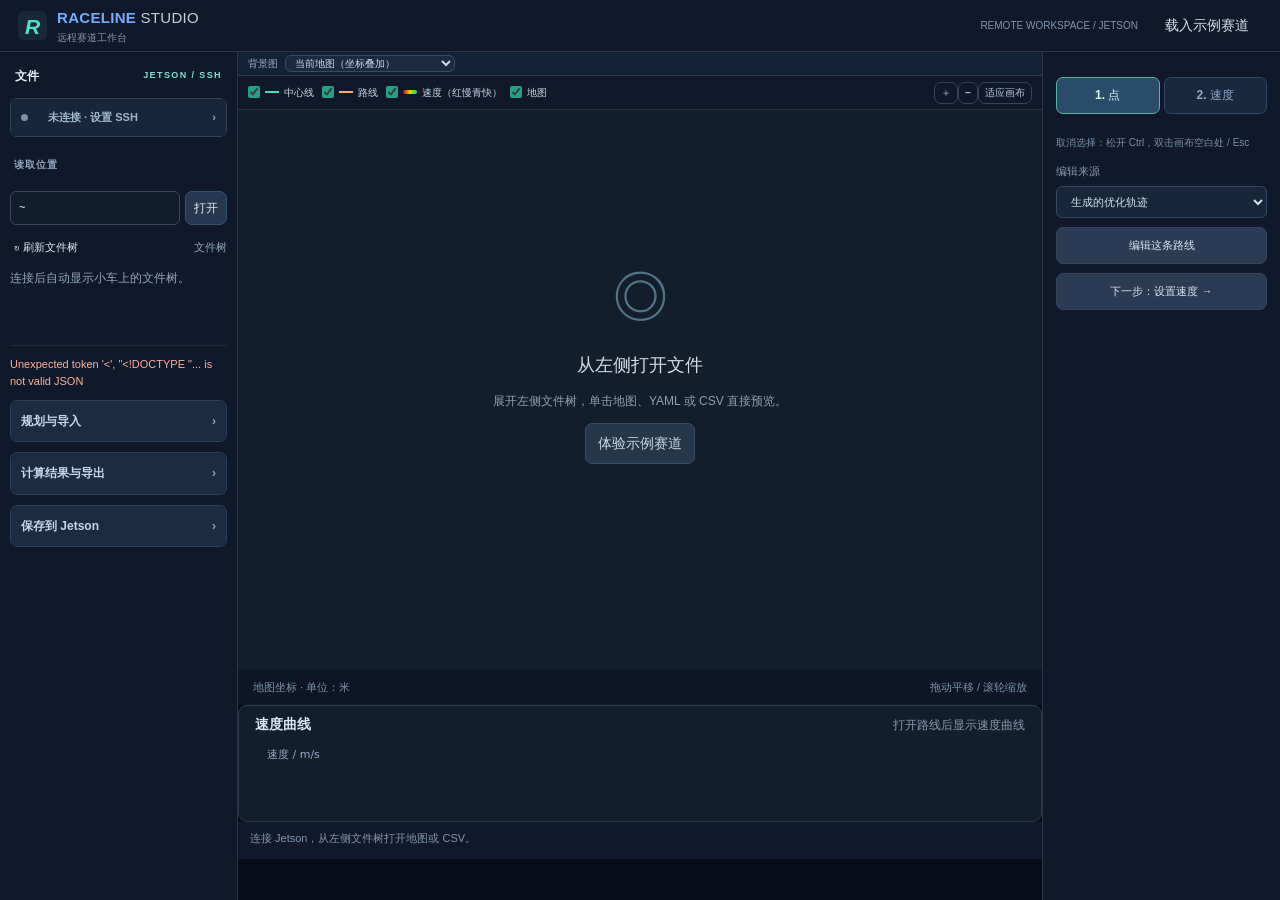
==== raceline_studio/static/index.html @ 541a8402 "Organize Raceline Studio application package" ====
<!doctype html>
<html lang="zh-CN"><head><meta charset="UTF-8"><meta name="viewport" content="width=device-width, initial-scale=1"><title>Raceline Studio · 远程赛道工作台</title><link rel="icon" href="data:image/svg+xml,%3Csvg xmlns='http://www.w3.org/2000/svg' viewBox='0 0 32 32'%3E%3Crect width='32' height='32' rx='8' fill='%23151f30'/%3E%3Cpath d='M8 23V9h10q8 0 5 7-2 3-8 2l9 7M9 16h10' fill='none' stroke='%233dd6bb' stroke-width='3'/%3E%3C/svg%3E"><link rel="stylesheet" href="/static/style.css"></head>
<body>
<header><div class="brand"><span class="brand-icon">R</span><div><strong>RACELINE <span>STUDIO</span></strong><small>远程赛道工作台</small></div></div><div class="header-right"><span class="local">REMOTE WORKSPACE / JETSON</span><button id="demo" class="subtle">载入示例赛道</button></div></header>
<main><aside class="explorer remote-panel">
<div class="explorer-title"><span>文件</span><span class="explorer-tag">JETSON / SSH</span></div>
<details class="connection-settings"><summary><span class="remote-dot" id="remoteDot"></span><span id="remoteStatus">未连接 · 设置 SSH</span></summary>
<div class="remote-grid"><label>主机 IP / 名称<input id="sshHost" placeholder="192.168.1.100" autocomplete="off"></label><label>用户名<input id="sshUser" placeholder="jetson" autocomplete="username"></label><label>端口<input id="sshPort" type="number" min="1" max="65535" value="22"></label><label>密码<input id="sshPassword" type="password" placeholder="首次填写，之后自动登录" autocomplete="new-password"></label></div>
<label class="check"><input id="sshAuto" type="checkbox" checked>下次自动连接</label><div class="remote-actions"><button id="sshConnect" class="primary">连接</button><button id="sshDisconnect">断开</button><button id="sshForget">忘记</button></div></details>
<div class="explorer-section">读取位置</div><div id="remoteRoots" class="root-shortcuts"></div>
<div class="remote-path"><input id="remoteDirectory" value="~" aria-label="Jetson 读取文件夹路径" placeholder="输入Jetson 读取文件夹路径"><button id="remoteRefresh" title="打开目录">打开</button></div>
<div class="explorer-toolbar"><button id="remoteUp">↻ 刷新文件树</button><span id="fileCount">文件树</span></div>
<div id="remoteFiles"><div id="remoteListing" class="remote-list">连接后自动显示小车上的文件树。</div></div>
<div id="remoteMessage" role="status" aria-live="polite">等待连接 Jetson。</div>
<details class="tool-group"><summary>规划与导入</summary><div class="controls">
<div class="section-title"><span class="step">01</span><h2>导入赛道</h2></div>
<div class="tabs" role="tablist" aria-label="导入方式"><button id="csvTab" role="tab" aria-selected="true" class="active">已有 CSV</button><button id="mapTab" role="tab" aria-selected="false">SLAM 地图</button></div>
<p id="importHelp" class="hint">中心线 CSV 可单独使用，也可附 PNG。附 YAML 后可按米制坐标叠加并检查墙壁。</p>
<div id="csvUpload" class="file-row"><label class="upload" role="button" tabindex="0" for="csvFile"><span>＋</span> 选择路线 CSV</label><input id="csvFile" type="file" accept=".csv,.txt" hidden><small id="csvName">尚未选择</small></div>
<div class="file-row"><label class="upload" role="button" tabindex="0" for="imageFile"><span>＋</span> 地图 PNG / PGM</label><input id="imageFile" type="file" accept=".png,.pgm,.jpg,.jpeg" hidden><small id="imageName">可选</small></div>
<div class="file-row"><label class="upload" role="button" tabindex="0" for="yamlFile"><span>＋</span> 地图 YAML</label><input id="yamlFile" type="file" accept=".yaml,.yml" hidden><small id="yamlName">CSV 模式可选；地图模式必需</small></div>
<p id="csvDetection" class="hint" role="status">CSV 默认按表头识别；不明确时再选择列排列。</p><details id="advancedImport" class="advanced-settings"><summary>高级导入设置</summary><label>本机导入 · CSV 列排列<select id="csvFormat"><option value="auto">自动识别（推荐）</option><option value="xy_widths">中心线：x,y,右宽,左宽（4 列）</option><option value="pure_pursuit">Pure Pursuit：x,y,yaw,speed（4/5 列）</option><option value="mppi">Levine MPPI：s,x,y,…（9/10 列）</option></select></label><p class="hint">Pure Pursuit / MPPI 模式先导入坐标，速度需重新生成；无地图时请填写单侧宽度。</p>
<label>Jetson 预览 · CSV 列排列<select id="previewFormat"><option value="auto">自动识别（推荐）</option><option value="pure_pursuit">Pure Pursuit（4/5 列）</option><option value="mppi">MPPI（9/10 列）</option></select></label><details id="fallbackOptions"><summary>缺少宽度或 YAML？</summary><label>CSV 缺宽度时：单侧宽度 / m<input id="fallbackWidth" type="number" min="0.1" step="0.1" placeholder="留空则由地图计算"></label><p class="hint">CSV＋PNG 无 YAML 可以导入，PNG 会单独预览。它不会参与边界检查；提供 YAML 后才能对齐地图。</p></details>
<details><summary>地图边界与清理</summary>
<label>CSV 边界来源<select id="boundarySource"><option value="auto">有地图时以原始地图为准（推荐）</option><option value="csv">保留 CSV 宽度，同时检查地图</option></select></label>
<p class="hint">已有 CSV 保留路线形状，仅按弧长重采样。地图模式不把宽度射线端点连接成墙壁；优化分为可行性修复和路线优化。</p>
<label class="check"><input id="cleanupMap" type="checkbox" checked>清理地图提取副本（仅自动提取参考线时）</label>
<div class="two-col"><label>填补小孔最大面积 / m²<input id="cleanupHoleArea" type="number" value="0.01" min="0" max="0.1" step="0.0025"></label><label>补缝半径 / m<input id="cleanupGapRadius" type="number" value="0.05" min="0" max="0.15" step="0.01"></label></div>
<p class="hint">清理仅用于稳定参考线提取，原始地图始终参与净空检查。填 0 可关闭对应处理；复杂岔路仍建议提供参考 CSV。</p>
</details>
<label class="check reverse"><input id="reverse" type="checkbox">反转行驶方向</label>
<p class="hint">Jetson 读取目录可在 remote_paths.json 修改。导入规划只读取路线几何，速度重新计算。</p></details><button id="import" class="secondary full">导入并生成中心线</button>
<div class="divider"></div>
<details id="vehicleSettings" class="advanced-settings"><summary>车辆参数与约束</summary><div class="section-title"><span class="step">02</span><h2>车辆与约束</h2></div>
<label>转弯限制方式<select id="limitMode"><option value="steering">最大前轮转角＋轴距</option><option value="radius">直接输入最小转弯半径</option></select></label>
<div id="steeringInputs"><label>转角定义<select id="angleType"><option value="equivalent">Ackermann 等效前轮转角</option><option value="inner">实测内侧前轮转角</option></select></label><label>最大前轮转角 / °<input id="steer" type="number" min="1" max="75" step="0.1" value="24.0" placeholder="请输入你的车辆参数"></label><label id="trackInput" hidden>前轮轮距 / m<input id="wheelTrack" type="number" min="0.01" step="0.001" placeholder="左右前轮中心间距"></label></div>
<label id="radiusInput" hidden>后轴中心最小转弯半径 / m<input id="radius" type="number" min="0.05" step="0.01" placeholder="请输入最小半径"></label>
<label>轴距 / m<input id="wheelbase" type="number" min="0.05" step="0.0001" value="0.3302" placeholder="前后轴中心间距"></label>
<div class="derived"><span>最小半径 <b id="derivedRadius">待填写</b></span><span>曲率上限 <b id="derivedKappa">待填写</b></span></div>
<label>路径跟踪点<select id="reference"><option value="rear">后轴中心（当前 Ackermann 模型）</option><option value="unknown">尚不确定，先核对车辆坐标</option></select></label>
<div class="two-col"><label>车身总宽 / m<input id="carWidth" type="number" min="0.01" step="0.01" value="0.31" placeholder="含轮胎"></label><label>车身总长 / m<input id="carLength" type="number" min="0.01" step="0.01" value="0.58" placeholder="整车外廓"></label></div>
<div class="two-col"><label>后轴至车尾 / m<input id="rearOverhang" type="number" min="0" step="0.01" placeholder="后悬长度"></label><label>额外边界余量 / m<input id="margin" type="number" value="0.10" min="0" step="0.01"></label></div>
<p class="hint">前轮转角、轴距、车宽、车长已按你提供的仿真车辆数据预填，仍可修改。后轴至车尾距离尚未确认。边界检查采用覆盖整车的保守包络圆。</p>
</details><details id="advancedSolver" class="advanced-settings"><summary>高级计算设置</summary><details><summary>计算精度</summary><div class="two-col"><label>优化控制点<select id="nodes"><option value="80">80 · 快速</option><option value="140" selected>140 · 标准</option><option value="220">220 · 精细</option></select></label><label>导出间距 / m<input id="spacing" value="0.10" min="0.02" max="1" step="0.02" type="number"></label></div></details>
<details><summary>运行截止条件</summary>
<div class="two-col"><label>最大求解时间 / 秒<input id="maxRuntime" type="number" min="1" max="3600" step="1" value="300"></label><label>停滞检查窗口 / 次<input id="plateauWindow" type="number" min="5" max="400" step="1" value="50"></label></div>
<label>窗口内最小改善 / %<input id="plateauPercent" type="number" min="0" max="5" step="0.01" value="0.10"></label>
<p class="hint">同一精度阶段内，连续可行迭代的最佳目标值改善不足阈值时尝试结束；0% 可关闭停滞停止。时限包括粗网格初始化，在下一次求解检查时停止，最终验证及保存可能额外用时。仅导出通过加密约束检查的路线。</p>
</details>
</details><label>路线算法<select id="algorithm"><option value="shortest">最短行车线</option><option value="min_curvature">最小曲率行车线（整体平顺）</option></select></label><p id="algorithmHelp" class="hint">最小化整圈路程，满足车辆曲率与边界约束。</p>
<button id="optimize" class="primary full" disabled><span>计算最短行车线</span><span>↗</span></button><p class="hint">两种算法均为局部数值优化；最小曲率不等于最短圈时。</p>
<div class="divider"></div>
</div></details><details class="tool-group"><summary>计算结果与导出</summary><div class="results"><div class="section-title"><span class="step">04</span><h2>计算结果</h2></div><div id="resultState" class="result-state">等待计算</div><div class="metric"><span>优化路线长度</span><strong id="routeLength">—<small> m</small></strong></div><details class="advanced-settings"><summary>查看详细计算指标</summary><div class="metric compact"><span>中心线长度</span><strong id="centerLength">—</strong></div><div class="metric compact"><span>相比中心线缩短（负值为增加）</span><strong id="savedLength">—</strong></div><div class="metric compact"><span>曲率平方积分 ∮κ² ds</span><strong id="curvatureEnergy">—</strong></div><div class="metric compact"><span>最大绝对曲率</span><strong id="maxCurvature">—</strong></div><div class="metric compact"><span>最小边界距离</span><strong id="minClearance">—</strong></div><div class="metric compact"><span>规划速度范围</span><strong id="speedRange">—</strong></div><div id="checks" class="checks"><p>计算后检查曲率、边界与闭合连续性。</p></div></details><div class="divider"></div><h2>导出文件</h2><p class="hint">结果自动保存到本地输出目录，也可逐个下载。</p><div class="edit-actions"><button id="exportPP">Pure Pursuit CSV</button><button id="exportMPPI">MPPI CSV</button></div><div class="export-list"><button id="exportCenter" disabled><span>中心线 CSV<small>x, y, 右宽, 左宽</small></span><b>↓</b></button><button id="exportRoute" disabled><span>最短路线 CSV<small>x, y, 弧长, 曲率, 前轮转角</small></span><b>↓</b></button><button id="exportSpeed" disabled><span>带速度的 waypoint CSV<small>x, y, vx_mps, 弧长, 曲率…</small></span><b>↓</b></button></div><details class="advanced-settings"><summary>更多导出 · 图片与打包</summary><div class="export-list"><button id="exportPNG" disabled><span>路线对比 PNG<small>地图＋中心线＋优化路线</small></span><b>↓</b></button><button id="exportSpeedPNG" disabled><span>速度曲线 PNG<small>每个位置的目标速度和曲率</small></span><b>↓</b></button><button id="exportZip" disabled><span>下载全部结果<small>CSV、PNG 和计算报告</small></span><b>↓</b></button></div></details><details class="advanced-settings"><summary>本机保存位置</summary><label class="output-label">本机保存位置<textarea id="outputPath" readonly rows="4" placeholder="导入或计算后显示"></textarea></label><button id="copyPath" class="subtle full" disabled>复制保存路径</button></details><p class="hint footnote">速度是基于所填动力学上限的规划值，仍需用实际车辆验证。</p></div></details><details class="tool-group"><summary>保存到 Jetson</summary><div class="remote-save"><div id="saveSummary" class="save-summary" aria-live="polite">尚未选择保存对象</div><label>写入内容<select id="remoteSource"><option value="speed">速度 waypoint（m/s）</option><option value="pp">Pure Pursuit（0–1 比例）</option><option value="mppi">MPPI（m/s）</option><option value="route">优化路线 CSV</option><option value="center">中心线 CSV</option><option value="edited">编辑后的 waypoint CSV</option></select></label><label>Jetson 目标文件<input id="remoteTarget" placeholder="/home/jetson/.../waypoints.csv"></label><button id="remoteSave" class="primary full">保存到 Jetson</button><p class="hint">核对上方保存对象及目标路径后保存，覆盖前自动备份。</p></div></details></aside>

<section class="workspace">

<div class="workspace-heading"><div><span class="eyebrow">TRACK WORKSPACE</span><h1 id="trackName">打开地图或路线</h1></div><span id="stageBadge" class="badge">等待打开</span></div>
<div class="workflow-bar" aria-live="polite"><div id="workflowSteps">打开文件 → 选择路线 → 编辑点位 → 设置速度 → 检查与保存</div><div id="workflowContext">从左栏连接 Jetson 并打开地图或 CSV，也可载入示例。</div></div><div class="plot-shell"><div class="background-picker"><label for="backgroundChoice">背景图</label><select id="backgroundChoice"><option value="map">当前地图（坐标叠加）</option><option value="original">原始图片（单独预览）</option><option value="none">无背景图</option></select><span id="backgroundHint"></span></div><div class="plot-toolbar"><div class="legend"><label><input id="showCenter" type="checkbox" checked><i class="teal"></i>中心线</label><label><input id="showRoute" type="checkbox" checked><i class="orange"></i>路线</label><label><input id="showSpeed" type="checkbox" checked><i class="speed-gradient"></i>速度（红慢青快）</label><label><input id="showMap" type="checkbox" checked>地图</label></div><div><button id="zoomIn" title="放大" aria-label="放大">＋</button><button id="zoomOut" title="缩小" aria-label="缩小">−</button><button id="fit">适应画布</button></div></div><canvas id="trackCanvas" aria-label="赛道中心线和优化路线，可拖动平移、滚轮缩放"></canvas><div id="emptyState" class="empty"><div class="empty-symbol">◎</div><h3>从左侧打开文件</h3><p>展开左侧文件树，单击地图、YAML 或 CSV 直接预览。</p><button id="demoEmpty" class="secondary">体验示例赛道</button></div><div class="plot-footer"><span id="plotInfo">地图坐标 · 单位：米</span><span>拖动平移 / 滚轮缩放</span></div></div>
<div class="curve-panel"><div><h2>曲率检查</h2><span id="curveCaption" class="hint">计算完成后显示沿路径的曲率</span></div><canvas id="curveCanvas" aria-label="沿路径的曲率与允许上限"></canvas></div>
<div class="curve-panel velocity-chart"><div><h2>速度曲线</h2><span id="speedCaption" class="hint">生成后显示直道与弯道目标速度</span></div><canvas id="speedCanvas" aria-label="沿路径的目标速度"></canvas></div>
<div id="message" role="status" aria-live="polite">连接 Jetson，从左侧文件树打开地图或 CSV。</div>
</section>
<aside class="inspector"><div class="edit-mode-tabs" role="tablist" aria-label="编辑栏目"><button id="pointMode" role="tab" aria-selected="true">1. 点</button><button id="speedMode" role="tab" aria-selected="false">2. 速度</button></div><details class="tool-group waypoint-panel" open><summary>① Waypoint 编辑</summary>
<label>编辑来源<select id="editSource"><option value="result">生成的优化轨迹</option><option value="center">生成的中心线</option><option value="preview">当前预览的 CSV</option></select></label>
<button id="editBegin" class="secondary full">编辑这条路线</button><button id="editResume" class="subtle full" hidden>继续上次编辑</button>
<div id="editControls" hidden>
<label>Waypoint 总点数<input id="editCount" type="number" min="12" max="5000" step="1" value="200"></label>
<label class="density-setting" for="editCornerBias">弯道加密 <output id="editCornerBiasValue">0% · 等距</output></label>
<input id="editCornerBias" type="range" min="0" max="100" step="1" value="0" aria-describedby="editDensityHelp">
<div class="density-endpoints"><span>等距分布</span><span>弯道更密</span></div>
<p id="editDensityHelp" class="hint">总点数不变；向右让直道更疏、弯道更密。点击下方按钮应用，保留起点，可撤销。</p>
<button id="editResample" class="secondary full">按点数与分布重新生成</button>
<p class="hint">减少点数会改变局部形状。</p>
<label class="check"><input id="editBoundary" type="checkbox" checked>显示原赛道边界</label>
<div class="edit-actions"><button id="editBox" hidden aria-pressed="false">框选多个点</button><button id="editSelectAll">全选</button><button id="editClearSelection">清除</button></div><p class="hint">Ctrl 点击增减选点；Ctrl 拖动空白处框选。松开 Ctrl 后拖动选中点，整组一起移动。</p>
<label class="check"><input id="editDrag" type="checkbox" checked>允许拖动已选 waypoint</label><p id="editSelected" class="hint">Ctrl 点击节点选中；普通拖动空白处平移。</p>
<div class="two-col"><label>X / m<input id="editX" type="number" step="0.001"></label><label>Y / m<input id="editY" type="number" step="0.001"></label></div><button id="editCoordinate" class="secondary full">应用点坐标</button>
<div class="edit-actions"><button id="editUndo">撤销</button><button id="editRedo">重做</button></div>
<div class="smooth-panel"><label>平滑强度<select id="editSmoothLevel"><option value="3">轻微</option><option value="8" selected>标准</option><option value="16">较强</option></select></label><div class="edit-actions"><button id="editSmoothSelection">平滑选中段</button><button id="editSmoothAll">一键平滑整圈</button></div><p class="hint">保留点数，局部平滑不移动未选点。可撤销。</p></div>
<button id="editExport" class="primary full">导出编辑后的 CSV</button><button id="editExit" class="subtle full">返回原路线</button>
<p class="hint">修改只作用于编辑副本。编辑后需重新检查曲率和边界；导出不包含旧速度。</p>
</div><button id="toVelocity" class="secondary full">下一步：设置速度 →</button><p id="editMessage" class="hint" role="status"></p></details><details class="tool-group velocity-controls" open><summary>② 速度编辑</summary><div class="edit-actions"><span id="speedSelectionCount">已选 0 点</span><button id="speedSelectAll">全选</button><button id="speedClear">清除</button></div><p class="hint">Ctrl 点击赛道或曲线选点；Ctrl 拖动赛道空白处框选。速度选点独立保存。</p><div class="two-col">
<label>最低速度 / m/s<input id="v_min" type="number" value="1.5" min="0.01" step="0.1"></label><label>最高速度 / m/s<input id="v_max" type="number" value="7.6" min="0.01" step="0.1"></label>
<label>加速度 / m/s²<input id="a_max" type="number" value="6" min="0.01" step="0.1"></label><label>制动 / m/s²<input id="a_brake" type="number" value="8" min="0.01" step="0.1"></label>
<label>低摩擦系数 μ<input id="mu_min" type="number" value="0.41" min="0.001" step="0.01"></label><label>高摩擦系数 μ<input id="mu_max" type="number" value="0.70" min="0.001" step="0.01"></label></div>
<button id="generateSpeed" class="primary full">重新计算整圈速度</button><p class="hint">曲率限速 → 闭环加速 / 制动。修改路径后自动重算速度。</p>
<div class="edit-actions"><button id="speedDown">选中点 −5%</button><button id="speedUp">选中点 +5%</button></div>
<label>选中点速度比例倍率<input id="speedFactor" type="range" min="0.5" max="1.5" step="0.01" value="1"></label><button id="speedScale" class="secondary full">应用倍率 ×1.00</button>
<div class="edit-actions"><button id="muLow">设为低摩擦</button><button id="muHigh">设为高摩擦</button><button id="speedUndo">撤销调速</button></div>
<p id="velocityNote" class="hint">在速度栏目中选中节点，可批量调速或设置摩擦系数。手动调速不会重新施加动力学限制。</p>
<label>MPPI 单侧宽度 / m（导出常量）<input id="width" type="number" min="0.01" value="1" step="0.1"></label>
<p class="hint">Pure Pursuit：0–1 比例＋μ；MPPI：m/s＋μ。默认参数沿用案例，请按车辆设置。</p><button id="toSave" class="secondary full">下一步：检查与保存 →</button></details><div class="inspector-title">文件信息</div><div id="fileInfo" class="file-info">从左侧打开地图或路线。</div><button id="clearPreviewMap" class="subtle full" hidden>移除叠加地图</button><button id="backToPlanning" class="secondary full" hidden>返回规划结果</button></aside>
</main><script src="/static/app.js"></script><script src="/static/preview.js"></script><script src="/static/remote.js"></script><script src="/static/waypoint_edit.js"></script><script src="/static/speed_system.js"></script><script src="/static/workflow.js"></script><script src="/static/left_settings.js"></script><script src="/static/background.js"></script><script src="/static/edit_modes.js"></script></body></html>
---- static/style.css ----
:root{color-scheme:light;--ink:#172435;--muted:#66758a;--line:#e0e6ee;--teal:#178773;--accent:#e4823f;--bg:#f3f6fa}*{box-sizing:border-box}body{margin:0;font-family:Inter,-apple-system,BlinkMacSystemFont,"Segoe UI","PingFang SC",sans-serif;color:var(--ink);background:var(--bg);font-size:14px;line-height:1.55}button,input,select,textarea{font:inherit}button{cursor:pointer;border:1px solid var(--line);border-radius:7px;padding:9px 12px;color:var(--ink);background:#fff;font-weight:550;transition:background .15s,transform .15s}button:hover:not(:disabled){background:#edf2f6}button:active:not(:disabled){transform:translateY(1px)}button:disabled{opacity:.42;cursor:not-allowed}button:focus-visible,input:focus-visible,select:focus-visible,label.upload:focus-within{outline:3px solid #70b7dd;outline-offset:2px}header{height:82px;background:white;border-bottom:1px solid var(--line);display:flex;align-items:center;justify-content:space-between;padding:0 28px;gap:15px}.brand{display:flex;gap:13px;align-items:center}.brand-icon{display:grid;place-items:center;background:#19273c;color:#56dfc7;border-radius:9px;width:40px;height:40px;font-size:26px;font-weight:800;font-style:italic}.brand strong{font-size:17px;letter-spacing:1px}.brand strong span{font-weight:400;color:#738096}.brand small{display:block;color:var(--muted);font-size:12px}.header-right{display:flex;align-items:center;gap:22px}.local{color:var(--muted);font-size:13px}.subtle{border-color:transparent;background:transparent}.secondary{background:#f1f5f8}.primary{background:#172d42;color:white;border-color:#172d42;display:flex;justify-content:space-between;align-items:center;margin-top:18px;padding:13px}.primary:hover:not(:disabled){background:#24506a}main{display:grid;grid-template-columns:282px minmax(380px,1fr) 254px;min-height:calc(100vh - 82px);max-width:1920px;margin:auto}.controls,.results{background:#fff;padding:24px 20px}.controls{border-right:1px solid var(--line)}.results{border-left:1px solid var(--line)}.section-title{display:flex;align-items:center;gap:10px;margin:0 0 18px}.step{font-size:12px;color:#8792a4;font-variant-numeric:tabular-nums}h2{font-size:15px;font-weight:650;margin:0}h1{font-size:23px;margin:4px 0 0;font-weight:650;letter-spacing:-.5px}.tabs{display:flex;padding:4px;background:#edf1f6;border-radius:8px}.tabs button{flex:1;border:0;background:transparent;color:var(--muted);font-size:14px;padding:7px 3px}.tabs button.active{background:white;box-shadow:0 1px 5px #10203012;color:var(--ink)}.hint{color:var(--muted);font-size:13px;line-height:1.6;margin:9px 0}.file-row{margin:10px 0 14px}.upload{display:block;border:1px dashed #c9d4e0;border-radius:7px;padding:9px 11px;background:#fafcfe;cursor:pointer}.upload span{color:#8997a9;font-size:17px}.file-row small{display:block;margin:4px 0 0 4px;color:#8390a3;white-space:nowrap;overflow:hidden;text-overflow:ellipsis;font-size:12px}label:not(.upload):not(.check){display:block}label{font-size:13px}input[type=number],select,textarea{display:block;border:1px solid #d4dde7;background:white;border-radius:6px;width:100%;padding:8px 10px;margin-top:6px;color:var(--ink);font-variant-numeric:tabular-nums}input[type=checkbox]{accent-color:#279e89}.check{display:flex;gap:6px;align-items:center}.reverse{margin:12px 0}.full{width:100%}.two-col{display:grid;grid-template-columns:1fr 1fr;gap:10px;margin-top:13px}.derived{background:#f1f7f8;border:1px solid #e2ecee;border-radius:6px;padding:9px 10px;margin:13px 0;color:var(--muted);font-size:12px}.derived span{display:flex;justify-content:space-between;gap:4px}.derived b{color:#247568;font-weight:600}.divider{height:1px;background:var(--line);margin:24px 0}details{font-size:13px;color:var(--muted);margin:13px 0}summary{cursor:pointer}details label{margin-top:10px}.workspace{padding:24px;min-width:0}.workspace-heading{display:flex;align-items:center;justify-content:space-between;gap:12px;margin-bottom:20px}.eyebrow{font-size:11px;letter-spacing:1.8px;color:#8493a8;font-weight:600}.badge{font-size:12px;border:1px solid #dae1e9;background:white;border-radius:5px;white-space:nowrap;padding:5px 9px;color:#64748b}.badge.success{background:#e7f7f1;color:#237c62;border-color:#b9e8d7}.badge.busy{background:#fff6e5;color:#9a6624}.plot-shell{position:relative;background:#131e2c;border:1px solid #263445;border-radius:10px;overflow:hidden;height:535px;box-shadow:0 12px 25px #1724350b}.plot-toolbar{display:flex;justify-content:space-between;gap:10px;align-items:center;padding:12px 15px;border-bottom:1px solid #ffffff13;position:absolute;top:0;left:0;right:0;background:#162231ee;z-index:2;color:#c9d6e7}.legend{display:flex;gap:12px;align-items:center;flex-wrap:wrap}.legend label{display:flex!important;align-items:center;gap:5px;white-space:nowrap;font-size:12px}.legend input{width:12px;height:12px;margin:0}.legend i{display:inline-block;width:14px;height:2px}.teal{background:#50dbc1}.orange{background:#ffab66}.plot-toolbar button{border:1px solid #344459;background:transparent;color:#b7c6d9;font-size:12px;padding:4px 8px}.plot-toolbar button:hover:not(:disabled){background:#31445a}#trackCanvas{display:block;width:100%;height:100%;touch-action:none;cursor:grab}.plot-footer{position:absolute;bottom:0;left:0;right:0;padding:9px 15px;color:#7c91a9;font-size:11px;display:flex;justify-content:space-between;pointer-events:none;background:#131e2cbb}.empty{position:absolute;left:0;top:28%;width:100%;text-align:center;color:#8e9fb4;pointer-events:none;padding:20px}.empty h3{color:#d4deeb;font-size:19px;font-weight:500;margin:12px 0}.empty p{font-size:14px}.empty button{pointer-events:auto;background:#25374b;color:#ccdae9;border-color:#374b62}.empty-symbol{font-size:55px;color:#51748a}.curve-panel{background:#fff;border:1px solid var(--line);border-radius:9px;margin-top:18px;padding:16px 18px 5px}.curve-panel>div{display:flex;justify-content:space-between;align-items:center;gap:8px}.curve-panel .hint{margin:0;font-size:12px}#curveCanvas,#speedCanvas{width:100%;height:128px;display:block}#message{margin-top:16px;font-size:13px;color:#64758a;border-left:3px solid #c8d4e2;padding:4px 12px;white-space:pre-line}#message.error{border-color:#d67164;color:#a24438}.result-state{background:#f1f5f9;border-radius:6px;padding:10px 12px;color:#788698;font-size:13px}.result-state.success{background:#eaf7f1;color:#218165}.metric{padding:24px 0 17px;border-bottom:1px solid #e7ecf2}.metric>span{color:var(--muted);font-size:13px}.metric strong{display:block;font-size:34px;font-weight:550;letter-spacing:-1px;font-variant-numeric:tabular-nums;margin-top:4px}.metric strong small{font-size:14px;font-weight:400;letter-spacing:0;color:var(--muted)}.metric.compact{display:flex;justify-content:space-between;align-items:center;padding:13px 0;gap:5px}.metric.compact strong{font-size:15px;letter-spacing:0;margin:0;white-space:nowrap}.checks{font-size:12px;color:#748396;margin-top:17px}.checks p{margin:7px 0}.checks .ok{color:#25866b}.checks .fail{color:#b45444}.export-list{display:grid;gap:8px;margin-top:16px}.export-list button{display:flex;align-items:center;justify-content:space-between;text-align:left;padding:10px 12px;font-size:13px}.export-list small{display:block;font-size:11px;font-weight:400;color:#8290a1;margin-top:2px}.export-list b{font-size:18px;font-weight:400;color:#8394a8}.output-label{margin-top:21px;color:#6c7e90;font-size:12px}.output-label textarea{background:#f6f8fb;font:11px/1.6 ui-monospace,SFMono-Regular,monospace;resize:none;color:#63768e}.footnote{font-size:12px;margin-top:20px}[hidden]{display:none!important}@media(min-width:1600px){main{grid-template-columns:300px minmax(380px,1fr) 280px}.plot-shell{height:620px}.workspace{padding:28px 32px}}@media(max-width:1200px){main{grid-template-columns:260px minmax(350px,1fr)}.results{grid-column:1/-1;display:grid;grid-template-columns:repeat(3,1fr);gap:15px;border-top:1px solid var(--line)}.results .divider{display:none}.results .export-list{grid-column:2/4}.results .metric{padding:8px}.workspace{padding:20px 16px}.plot-toolbar{align-items:flex-start;flex-direction:column;gap:5px}.plot-shell{height:520px}}@media(max-width:720px){header{height:auto;min-height:75px;padding:14px 16px}.header-right{gap:3px}.local{display:none}.brand strong{font-size:14px}main{display:flex;flex-direction:column}.workspace{order:0}.controls{order:1;border-top:1px solid var(--line)}.results{order:2;display:block}.plot-shell{height:430px}.results .metric{padding:14px 0}.curve-panel>div{align-items:flex-start;flex-direction:column}.workspace-heading h1{font-size:20px}.plot-footer{font-size:10px}.controls .two-col{grid-template-columns:1fr 1fr}.footnote{margin-bottom:0}}

label{font-size:14px}.legend label{font-size:13px}.controls details summary{font-size:14px}.export-list button{font-size:14px}.plot-toolbar{flex-wrap:wrap}.plot-toolbar>div:last-child{white-space:nowrap}button,label.upload{touch-action:manipulation}
.reference-preview{background:#fff;border:1px solid var(--line);border-radius:9px;margin-top:18px;padding:16px 18px}.reference-preview>div{display:flex;justify-content:space-between;gap:8px;align-items:center}.reference-preview img{display:block;max-width:100%;max-height:280px;object-fit:contain;margin:12px auto 0}.reference-preview .hint{margin:0}
.legend i.speed-gradient{height:4px;border-radius:2px;background:linear-gradient(90deg,#e46b4d,#e7be56,#63cb70)}

/* Jetson dock: reference project's compact dark panels, Studio's teal accents. */
.remote-panel{background:#172335;color:#dbe7f4;border:1px solid #304258;border-radius:12px;margin-bottom:23px;box-shadow:0 8px 22px #1724350b;overflow:hidden}
.remote-panel summary{display:flex;align-items:center;justify-content:space-between;gap:12px;cursor:pointer;padding:15px 18px;background:#1c2b40;font-size:12px;font-weight:650;letter-spacing:.04em;list-style:none}
.remote-panel summary:after{content:'⌄';color:#8babc6}.remote-panel:not([open]) summary:after{content:'›'}
.remote-dot{display:inline-block;width:7px;height:7px;border-radius:50%;background:#8090a6;margin-right:8px}.remote-dot.connected{background:#50dbc1;box-shadow:0 0 9px #50dbc166}
#remoteStatus{margin-left:auto;font-size:11px;color:#9eb7cf;overflow-wrap:anywhere}.remote-body{padding:16px 18px}.remote-grid{display:grid;grid-template-columns:1.3fr 1fr 70px;gap:10px}.remote-grid label:last-child{grid-column:1/-1}
.remote-panel label{color:#b9c9db;font-size:12px;margin:0}.remote-panel input,.remote-panel select{background:#111c2c;border:1px solid #374a61;color:#e6eff9;font-size:13px;margin-top:5px;min-width:0}.remote-panel input::placeholder{color:#7c91aa}.remote-panel input:focus{border-color:#50dbc1;outline:2px solid #50dbc12b}
.remote-panel button{background:#26384f;color:#d9e8f6;border:1px solid #3b506a;font-size:12px;padding:8px 11px}.remote-panel button.primary{background:#209e89;border-color:#209e89;color:white}.remote-panel button:hover:not(:disabled){filter:brightness(1.16)}
.remote-actions{display:flex;flex-wrap:wrap;gap:8px;align-items:center;margin-top:12px}.remote-actions .check{margin-right:auto;display:flex;gap:7px;align-items:center}.remote-actions input{width:auto;margin:0}.remote-note{color:#92a9bf;font-size:11px;margin:11px 0}.remote-path{display:flex;gap:7px;border-top:1px solid #ffffff16;padding-top:15px}.remote-path input{flex:1;margin:0;width:0}.remote-path button{white-space:nowrap}.remote-list{max-height:190px;overflow:auto;margin-top:10px;border:1px solid #31435a;border-radius:7px;background:#111c2c}.remote-panel .remote-entry{border:0;border-bottom:1px solid #ffffff09;border-radius:0;background:transparent;width:100%;display:flex;justify-content:space-between;gap:14px;text-align:left;padding:8px 11px}.remote-entry span{overflow-wrap:anywhere}.remote-entry small{color:#91a6bd;white-space:nowrap}.remote-save{display:grid;grid-template-columns:1fr 1.6fr;gap:10px;align-items:end}.remote-save button{grid-column:1/-1}#remoteMessage{white-space:pre-wrap;overflow-wrap:anywhere;color:#7cdfc5;font-size:12px;border-top:1px solid #ffffff12;padding-top:10px;margin-top:10px}#remoteMessage.error{color:#ffb09e}
@media(max-width:900px){.remote-grid{grid-template-columns:1fr 80px}.remote-grid label:first-child{grid-column:1/-1}.remote-grid label:last-child{grid-column:1/-1}.remote-save{grid-template-columns:1fr}.remote-actions .check{width:100%}}
.remote-grid label,.remote-save label{display:flex;flex-direction:column;gap:3px}.remote-panel input:not([type=checkbox]),.remote-panel select{display:block;width:100%;border-radius:6px;padding:9px 10px;font-family:inherit;line-height:1.4}.remote-path input{width:0}

/* File-first workspace: explorer / canvas / collapsible inspector. */
main{grid-template-columns:270px minmax(320px,1fr) 260px;max-width:none;height:calc(100vh - 70px);min-height:0}header{height:70px}.workspace{padding:22px;overflow:auto;min-height:0}.workspace-heading{margin-bottom:16px}.workspace-heading h1{font-size:20px;overflow-wrap:anywhere}.plot-shell{height:calc(100vh - 195px);min-height:380px}.workspace>.curve-panel{display:none}.workspace>#message{font-size:12px}.explorer.remote-panel{border:0;border-radius:0;margin:0;box-shadow:none;background:#172335;overflow:auto;padding:18px 14px;min-height:0}.explorer-title{display:flex;justify-content:space-between;align-items:center;color:#e6eff9;font-size:16px;font-weight:650;padding:2px 4px 16px}.explorer-tag{font-size:10px;color:#7ee0c8;letter-spacing:1.4px}.explorer .connection-settings{margin:0 0 20px;border:1px solid #35465b;border-radius:7px}.explorer .connection-settings summary{padding:10px;font-size:11px;letter-spacing:0;justify-content:flex-start}.explorer .connection-settings summary:after{margin-left:auto}.explorer #remoteStatus{margin:0;overflow-wrap:anywhere}.explorer .connection-settings>div,.explorer .connection-settings>.check{margin:10px}.explorer .remote-grid{grid-template-columns:1fr 65px;gap:8px}.explorer .remote-grid label:first-child,.explorer .remote-grid label:last-child{grid-column:1/-1}.explorer .remote-actions{gap:5px;margin:10px}.explorer .remote-actions button{flex:1;padding:7px;margin:0}.explorer .check{font-size:11px}.explorer-section{color:#8fa6bf;font-size:10px;font-weight:650;letter-spacing:1px;margin:12px 4px 9px}.root-shortcuts{display:flex;gap:6px}.explorer .root-shortcuts button{flex:1;font-size:11px;padding:8px 4px}.explorer .remote-path{border:0;padding-top:10px;gap:5px}.explorer .remote-path input{font-size:11px;padding:8px;min-width:0}.explorer .remote-path button{padding:6px 8px}.explorer-toolbar{display:flex;justify-content:space-between;align-items:center;margin:10px 0;color:#8fa6bf;font-size:11px}.explorer .explorer-toolbar button{font-size:11px;border:0;background:none;padding:4px}.explorer .remote-list{max-height:none;min-height:120px;border:0;margin:0;border-radius:0;background:transparent;color:#90a5bd;font-size:12px;line-height:1.7}.explorer .remote-entry{align-items:center;justify-content:flex-start;gap:8px;padding:9px 7px;border:0;border-radius:5px;font-weight:400}.explorer .remote-entry.selected{background:#294d50;color:#96f4dd;box-shadow:inset 2px 0 #50dbc1}.file-icon{font-size:9px;color:#81b9bb;min-width:25px;font-weight:700}.file-name{min-width:0;overflow:hidden;text-overflow:ellipsis;white-space:nowrap}.explorer .preview-format summary{font-size:11px;padding:9px;background:transparent}.explorer .preview-format select{font-size:11px}.explorer .remote-note{font-size:10px;line-height:1.8}.explorer #remoteMessage{font-size:11px}.inspector{background:#fff;border-left:1px solid var(--line);overflow:auto;min-width:0;padding:22px 16px}.inspector-title{font-size:13px;font-weight:650;padding-bottom:16px;border-bottom:1px solid var(--line)}.file-info{font-size:12px;color:#63768a;margin:15px 0}.file-info>div{margin-bottom:17px}.file-info small{font-size:10px;color:#8b98a7}.file-info p{margin:3px 0;overflow-wrap:anywhere;color:#30455c}.tool-group{border-top:1px solid var(--line);padding-top:14px;margin-top:18px}.tool-group>summary{font-size:12px;font-weight:600;color:#52667e}.inspector .controls,.inspector .results{padding:16px 0;background:none;border:0;display:block}.inspector .controls .section-title,.inspector .results .section-title{margin-top:10px}.inspector .controls label,.inspector .hint{font-size:12px}.inspector .remote-save{display:block}.inspector .remote-save label{font-size:12px;margin-top:12px}.inspector input[type=text],.inspector input:not([type]){width:100%;padding:8px;border:1px solid var(--line);border-radius:6px;font-size:12px}.inspector .primary{font-size:12px}.inspector .metric.compact{display:block}.inspector .metric.compact strong{margin-top:4px}.file-preview-mode .legend label:has(#showCenter),.file-preview-mode .legend label:has(#showSpeed){display:none!important}.file-preview-mode #referencePreview{display:none!important}.plot-toolbar{flex-direction:row;align-items:center}.legend{gap:8px}.legend label{font-size:11px}
@media(min-width:1600px){main{grid-template-columns:290px minmax(320px,1fr) 285px}.workspace{padding:26px}.plot-shell{height:calc(100vh - 205px)}}
@media(max-width:1050px){main{grid-template-columns:235px minmax(300px,1fr)}.inspector{grid-column:1/-1;overflow:visible}.workspace{padding:16px}.plot-shell{height:calc(100vh - 190px)}main{height:auto;min-height:calc(100vh - 70px)}.explorer.remote-panel{max-height:calc(100vh - 70px);position:sticky;top:0}.inspector .controls,.inspector .results{max-width:640px}.plot-toolbar{gap:4px}}
@media(max-width:650px){main{display:flex;flex-direction:column}.explorer.remote-panel{position:static;max-height:420px;order:0}.workspace{order:1;overflow:visible}.inspector{order:2}.plot-shell{height:480px;min-height:0}.workspace-heading{flex-wrap:wrap}.explorer .connection-settings{margin-bottom:10px}.plot-toolbar{flex-wrap:wrap}header{padding:12px}.brand strong{font-size:13px}}
.source-tabs{display:flex;gap:4px;padding:3px;background:#101a29;border-radius:7px;margin-bottom:15px}.explorer .source-tabs button{flex:1;border:0;background:transparent;color:#97abc2;font-size:12px}.explorer .source-tabs button.active{background:#2b4057;color:#eff8ff}.tree-empty{font-size:11px;color:#768da8;margin:5px 0 8px 25px}.explorer .remote-entry[aria-expanded]{font-weight:600}.root-shortcuts:empty{display:none}.explorer .remote-entry .file-name{overflow-wrap:normal}.explorer .remote-list{padding-bottom:15px}
/* Reference-inspired full-height dark studio. */
:root{color-scheme:dark;--ink:#d1dcec;--muted:#8597af;--line:#28364b;--bg:#090f1f;--teal:#50dbc1}body{background:#090f1f;color:#d1dcec}header{height:52px;background:#10192b;border-color:#2b3749;padding:0 18px}.brand-icon{width:29px;height:29px;font-size:21px;border-radius:6px}.brand{gap:10px}.brand strong{font-size:15px;color:#73adfb;letter-spacing:.3px}.brand strong span{color:#c2cfdf}.brand small{font-size:10px}.header-right{gap:14px}.header-right .local{font-size:10px;color:#8095b0}button{background:#243249;border-color:#35445a;color:#d5e1ee}button:hover:not(:disabled){background:#354963}main{height:calc(100vh - 52px);min-height:0;grid-template-columns:238px minmax(320px,1fr) 238px}.explorer.remote-panel{padding:14px 10px;background:#10192b;border-right:1px solid #2a374b}.explorer-title{font-size:12px;padding:1px 5px 12px}.explorer-tag{font-size:9px}.explorer .remote-entry{padding-top:6px;padding-bottom:6px;font-size:11px}.explorer .remote-list{line-height:1.45}.explorer .connection-settings summary{background:#18263b}.explorer .remote-note{color:#6d849f}.workspace{padding:0;background:#060b19}.workspace-heading{height:57px;margin:0;padding:9px 16px;background:#1b283c;border-bottom:1px solid #2c3b50}.workspace-heading h1{font-size:14px;margin:0;color:#d4e4f6;letter-spacing:0}.workspace-heading .eyebrow{font-size:8px;color:#708bab;letter-spacing:1.2px}.badge{background:#25364c;border-color:#3b506b;color:#98b0cd;font-size:10px;padding:4px 7px}.plot-shell{height:calc(100vh - 154px);min-height:360px;border:0;border-radius:0;box-shadow:none}.plot-toolbar{padding:8px 12px;background:#0e192bdd;border-bottom:1px solid #263248}.plot-toolbar button{font-size:10px;padding:4px 7px}.legend label{font-size:10px}.plot-footer{background:#0c1427dd}.workspace>#message{font-size:11px;margin:0;padding:8px 12px;border:0;color:#8195b0;background:#10192b;min-height:37px}.empty h3{font-size:18px}.empty p{font-size:12px}.inspector{background:#10192b;border-color:#2b394d;padding:17px 13px}.inspector-title{font-size:11px;text-transform:uppercase;border-color:#2b394d;color:#94a8c2}.file-info{font-size:11px}.file-info small{font-size:9px;color:#6e88a8}.file-info p{color:#bfd1e6;line-height:1.6}.tool-group{border-color:#2b394d}.tool-group>summary{font-size:11px;color:#96adc8}.inspector .controls,.inspector .results{color:#c0cde0}.inspector .section-title h2{font-size:12px}.inspector .hint{font-size:11px;color:#778eaa}.inspector label{font-size:11px!important}.inspector input[type=number],.inspector select,.inspector textarea,.inspector input:not([type]){background:#17263a;border-color:#334963;color:#cfdef0;font-size:11px}.inspector .tabs{background:#172237}.inspector .tabs button.active{background:#304860;color:#d9e7f8}.inspector .upload{background:#192940;border-color:#37516b;color:#b4c9e0}.inspector .derived,.inspector .result-state{background:#192c40;color:#a1b8ce;border-color:#34506a}.inspector .derived b{color:#7edbc8}.inspector .metric{border-color:#2b394d}.inspector .metric strong{color:#e1e9f5}.inspector .primary{background:#357bf0;border-color:#357bf0}.inspector .secondary{background:#293c54;color:#d6e4f7}.inspector .export-list button{background:#1c2c43;border-color:#354961}.inspector .subtle{color:#97b5d9}.inspector .divider{background:#2b394d}.file-preview-mode .legend .orange{background:#50dbc1}.has-planning:not(.file-preview-mode) .workspace>.curve-panel{display:block;background:#10192b;border-color:#2a3a50;margin:0;border-radius:0}.curve-panel h2{font-size:12px}.root-shortcuts:empty{display:none}
@media(min-width:1600px){main{grid-template-columns:260px minmax(320px,1fr) 260px}.workspace{padding:0}.plot-shell{height:calc(100vh - 154px)}}
@media(max-width:1050px){main{grid-template-columns:220px minmax(300px,1fr);height:auto}.explorer.remote-panel{max-height:calc(100vh - 52px)}.workspace{padding:0}.plot-shell{height:calc(100vh - 154px)}.inspector{grid-column:1/-1}.header-right .local{display:none}}
@media(max-width:650px){main{display:flex}.explorer.remote-panel{max-height:420px}.plot-shell{height:480px;min-height:0}.workspace-heading{height:auto;min-height:57px}.inspector{width:100%}header{height:58px}.brand strong{font-size:13px}}
.waypoint-panel{margin-top:0;padding-top:0;border-top:0;border-bottom:1px solid var(--line);padding-bottom:15px}.waypoint-panel label{margin-top:12px}.waypoint-panel button{font-size:11px;margin-top:9px}.waypoint-panel .two-col{gap:7px}.waypoint-panel .two-col label{margin-top:0}.edit-actions{display:flex;gap:7px}.edit-actions button{flex:1}.waypoint-panel .hint{font-size:10px;line-height:1.6}.waypoint-panel .error{color:#ffae92!important}.waypoint-edit-mode #trackCanvas{cursor:crosshair}.waypoint-edit-mode .legend label:has(#showCenter),.waypoint-edit-mode .legend label:has(#showSpeed){display:none!important}.waypoint-edit-mode .workspace>.curve-panel,.waypoint-edit-mode #referencePreview{display:none!important}
.waypoint-panel button[aria-pressed=true]{background:#35639b;border-color:#7aafe9;color:#fff}.smooth-panel{border-top:1px solid var(--line);margin-top:14px;padding-top:4px}.waypoint-panel .edit-actions button{padding:7px 4px;line-height:1.5}.waypoint-edit-mode .legend .orange{background:#4bd9bc}
/* Unified velocity editor and left-hand planning/export tools. */
.workspace>.velocity-chart,.waypoint-edit-mode .workspace>.velocity-chart,.file-preview-mode .workspace>.velocity-chart{display:block!important;flex-shrink:0;margin:0;border-top:1px solid #334155;background:#131e2c;padding:12px 16px 4px}
.workspace>.velocity-chart canvas{height:170px;width:100%;display:block}
.workspace>.velocity-chart>div{display:flex;flex-wrap:wrap;gap:8px;justify-content:space-between}
.workspace>.velocity-chart h2{font-size:14px;color:#d7e4f3;margin:0}
.workspace .plot-shell{flex:1;min-height:280px}
.workspace #trackCanvas{height:calc(100vh - 405px);min-height:280px;width:100%}
.workspace>.curve-panel:not(.velocity-chart){display:none!important}
.velocity-controls{padding:12px}.velocity-controls label{display:block;margin:10px 0;font-size:12px;color:#a6b7cd}.velocity-controls input{width:100%;box-sizing:border-box;background:#0e192a;color:#d5e3f5;border:1px solid #384a62;border-radius:6px;padding:7px}.velocity-controls input[type=range]{padding:0}.velocity-controls .two-col{gap:8px}.velocity-controls .hint{line-height:1.6}
.speed-gradient{background:linear-gradient(90deg,#f33,#ff3,#3f3,#3ff,#33f)!important}
.explorer>.tool-group{border-top:1px solid #344156;margin-top:12px;padding:10px 0}.explorer>.tool-group>summary{color:#d7e4f3;font-size:13px;padding:6px 0}.explorer .controls,.explorer .results{padding:8px 0;background:transparent;border:0;color:#c6d5e9}.explorer .controls h2,.explorer .results h2{color:#d7e4f3}.explorer .controls input,.explorer .controls select,.explorer textarea,.explorer .controls .upload{background:#0e192a;color:#d5e3f5;border:1px solid #384a62}.explorer .controls label,.explorer .results label{color:#a6b7cd}.explorer .two-col{grid-template-columns:1fr}.explorer .export-list button{background:#1d2d42;color:#d4e2f4;border-color:#384a62}.explorer .derived,.explorer .tabs{background:#142236}.explorer .metric strong{color:#d7e4f3}.explorer .remote-save{padding:4px 0}.explorer .results .export-list{display:grid;gap:8px}
@media(max-height:800px){.workspace>.velocity-chart canvas{height:130px}.workspace #trackCanvas{height:calc(100vh - 350px)}}
.workspace .plot-shell{height:calc(100vh - 355px)}
.workspace #trackCanvas{height:100%;min-height:0}
.explorer .remote-save,.explorer .results{display:block}.explorer .remote-save label{margin:10px 0}.explorer .remote-save input{width:100%;min-width:0}.explorer .metric.compact{display:block}.explorer .controls .hint{font-size:11px}.explorer .remote-list{min-height:65px;max-height:30vh;overflow:auto}
.velocity-controls{padding:0 0 12px;margin-top:0;border-top:0}.velocity-controls .two-col{margin-top:5px;gap:6px}.velocity-controls label{margin:4px 0}.velocity-controls button{font-size:10px;padding:8px 5px}.velocity-controls .edit-actions{gap:4px}.velocity-controls .hint{font-size:10px}.velocity-controls .primary{margin-top:10px}.velocity-controls input{padding:6px!important}
.waypoint-edit-mode .legend label:has(#showSpeed),.file-preview-mode .legend label:has(#showSpeed){display:flex!important}
@media(max-height:800px){.workspace .plot-shell{height:calc(100vh - 300px)}}
/* Workflow A: retain the three columns and the existing track canvas dimensions. */
.workflow-bar{background:#142034;border-bottom:1px solid #2b3b51;padding:6px 14px;font-size:10px;color:#849ab5}
#workflowSteps{display:flex;gap:8px;flex-wrap:wrap}#workflowSteps span{padding:2px 5px;border-radius:4px}#workflowSteps span.current{color:#a2ecd8;background:#24443f}#workflowContext{margin-top:3px;overflow:hidden;text-overflow:ellipsis;white-space:nowrap;color:#a9bdd4}
.workspace>.velocity-chart{padding:8px 16px 3px}.workspace>.velocity-chart canvas{height:136px}
@media(max-height:800px){.workspace>.velocity-chart canvas{height:104px}}
.speed-gradient{background:linear-gradient(90deg,rgb(220,0,0),rgb(220,220,0) 50%,rgb(132,220,0) 70%,rgb(0,220,180))!important}
.inspector>.waypoint-panel{margin-top:0;border-bottom:0;padding-bottom:12px}.inspector>.velocity-controls{border-top:1px solid #2b394d;padding-top:14px;margin-top:12px}
.explorer>.tool-group{border:1px solid #2d4058;border-radius:7px;padding:0;margin:10px 0;background:#142136;overflow:hidden}
.explorer>.tool-group>summary{display:flex;align-items:center;justify-content:space-between;background:#1b2b41;color:#c7d8ec;font-size:12px;font-weight:600;letter-spacing:0;padding:11px 10px;list-style:none}
.explorer>.tool-group>summary:after{content:'›';color:#8ca6c4}.explorer>.tool-group[open]>summary:after{transform:rotate(90deg)}
.explorer>.tool-group>.controls,.explorer>.tool-group>.results,.explorer>.tool-group>.remote-save{padding:12px 10px;background:transparent;border:0;display:block}
.explorer>.tool-group button{font-size:11px;border-radius:6px;border:1px solid #3a506c;background:#253b54;color:#d9e6f5;padding:9px 8px}
.explorer>.tool-group button.primary{background:#3479de;border-color:#3479de}.explorer>.tool-group button:hover:not(:disabled){background:#385371}
.explorer>.tool-group label,.explorer>.tool-group h2{font-size:11px;color:#b5c8df}.explorer>.tool-group .hint{font-size:10px;line-height:1.65;color:#829ab6}
.explorer>.tool-group input,.explorer>.tool-group select,.explorer>.tool-group textarea{background:#101c2d;color:#d3e1f2;border:1px solid #344c68;font-size:11px;border-radius:5px;padding:8px;box-sizing:border-box}
.explorer>.tool-group .result-state,.explorer>.tool-group .derived{background:#1b3046;color:#abc2d9;border:1px solid #344a63}.explorer>.tool-group .metric{border-color:#2c4059;padding:10px 0}.explorer>.tool-group .divider{background:#2c4059;margin:16px 0}.explorer>.tool-group .tabs button.active{background:#365577;color:#e2edfa}.explorer>.tool-group .edit-actions{margin:10px 0}
.save-summary{font-size:10px;line-height:1.8;white-space:pre-line;overflow-wrap:anywhere;padding:9px;border:1px solid #355d58;background:#18332f;color:#b9dfd4;border-radius:6px}.save-summary.not-ready{border-color:#45546b;background:#202d40;color:#acbed4}
.workflow-bar{height:31px;padding:2px 14px;font-size:9px;line-height:12px}#workflowSteps{gap:6px;flex-wrap:nowrap}#workflowSteps span{padding:0 3px}#workflowContext{margin-top:1px;line-height:12px}
/* Previous computed curve height was 128px; reduce it by exactly 20%. */
.workspace #speedCanvas{height:102.4px}
/* Left sidebar: progressive disclosure, with independent settings groups. */
.explorer .advanced-settings{border:1px solid #2d4058;border-radius:6px;margin:10px 0;padding:0;background:#101d30;overflow:hidden}
.explorer .advanced-settings>summary{display:flex;justify-content:space-between;align-items:center;background:#1a2a40;color:#aabfd7;letter-spacing:0;font-size:11px;padding:9px 8px;list-style:none}
.explorer .advanced-settings>summary:after{content:'›';color:#839bb8}.explorer .advanced-settings[open]>summary:after{transform:rotate(90deg)}
.explorer .advanced-settings>label,.explorer .advanced-settings>div,.explorer .advanced-settings>p,.explorer .advanced-settings>details{margin:10px 8px}
.explorer .advanced-settings>button{width:calc(100% - 16px);margin:8px}.explorer .advanced-settings .section-title{display:none}
#csvDetection{white-space:pre-line;overflow-wrap:anywhere;font-size:10px;color:#9bb9cc}.explorer .results .section-title{margin-bottom:10px}
.background-picker{position:absolute;top:0;left:0;right:0;height:29px;z-index:3;display:flex;align-items:center;gap:8px;padding:3px 12px;background:#142237;border-bottom:1px solid #2b3d54;color:#98adc6;font-size:10px}.background-picker label{font-size:10px}.background-picker select{width:180px;margin:0;padding:2px 5px;font-size:10px;background:#1a2b41;color:#c5d8ed;border-color:#354b68}.background-picker span{overflow:hidden;white-space:nowrap;text-overflow:ellipsis}.workspace .plot-toolbar{top:29px}
/* Compact workspace chrome; returned vertical space belongs to the main map. */
.workspace-heading{height:32px;padding:4px 12px;gap:8px}.workspace-heading .eyebrow{display:none}.workspace-heading h1{font-size:12px;line-height:20px}.workspace-heading .badge{font-size:9px;padding:2px 6px}
.workflow-bar{height:20px;padding:3px 10px;line-height:13px}#workflowContext{display:none}#workflowSteps{gap:5px;font-size:9px;line-height:13px}
.background-picker{height:24px;padding:2px 10px;gap:7px}.background-picker select{padding:1px 5px;width:170px;font-size:10px}.background-picker span{display:none}.workspace .plot-toolbar{top:24px;padding:5px 10px}.workspace .plot-toolbar button{padding:2px 6px}
.workspace .plot-shell{height:calc(100vh - 319px)}
@media(max-height:800px){.workspace .plot-shell{height:calc(100vh - 264px)}}

/* Remove the two workspace heading rows; return all 52px plus chart savings to the map. */
.workspace>.workspace-heading,.workspace>.workflow-bar{display:none!important}
.workspace #speedCanvas{height:81.92px}
.workspace .plot-shell{height:calc(100vh - 246.52px)}
@media(max-height:800px){.workspace .plot-shell{height:calc(100vh - 191.52px)}}
.edit-mode-tabs{display:flex;gap:4px;position:sticky;top:-17px;z-index:5;background:#10192b;padding:8px 0 12px}.edit-mode-tabs button{flex:1;padding:8px;font-size:12px;background:#18283d;border:1px solid #334a65;color:#8ea7c4}.edit-mode-tabs button[aria-selected=true]{background:#2a4c69;color:#d6f5ef;border-color:#57b4a4}.inspector>.waypoint-panel>summary,.inspector>.velocity-controls>summary{display:none}.inspector>.velocity-controls{border-top:0;margin-top:0;padding-top:0}#speedSelectionCount{font-size:11px;align-self:center;white-space:nowrap}.inspector .file-info,.inspector .inspector-title{display:none}

.waypoint-panel .density-setting{display:flex!important;justify-content:space-between;align-items:center;gap:6px}.density-setting output{font-size:10px;color:#83cbbd}.waypoint-panel #editCornerBias{width:100%;margin:8px 0 0;accent-color:#54c5ad}.density-endpoints{display:flex;justify-content:space-between;color:#839bb6;font-size:10px}.waypoint-panel #editDensityHelp{margin:6px 0}
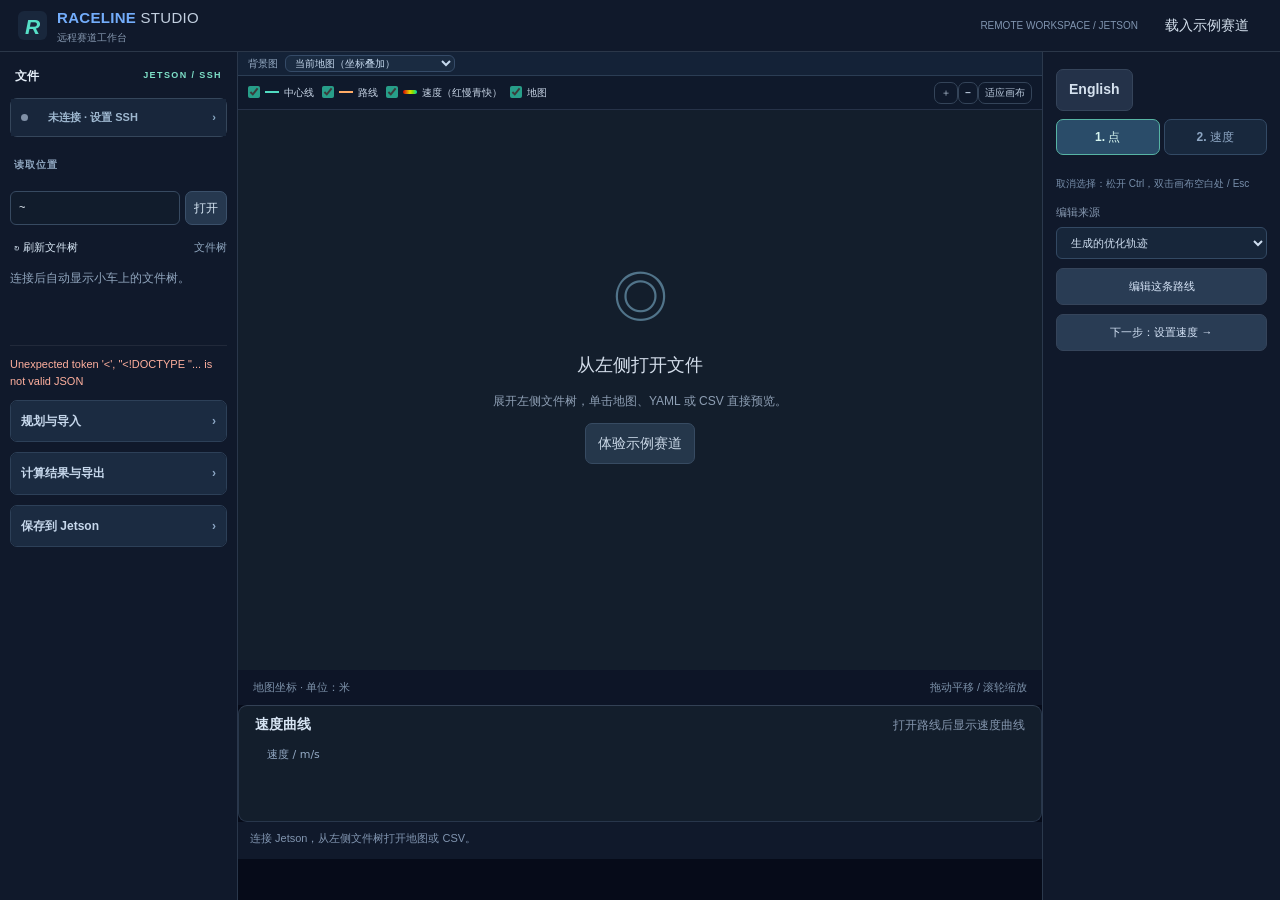
==== commit 01e1f8d9: "Add Chinese-English interface toggle Add a compact language button above the right editor. Translate" ====
--- a/raceline_studio/static/index.html
+++ b/raceline_studio/static/index.html
@@ -60,7 +60,7 @@
 <div class="curve-panel velocity-chart"><div><h2>速度曲线</h2><span id="speedCaption" class="hint">生成后显示直道与弯道目标速度</span></div><canvas id="speedCanvas" aria-label="沿路径的目标速度"></canvas></div>
 <div id="message" role="status" aria-live="polite">连接 Jetson，从左侧文件树打开地图或 CSV。</div>
 </section>
-<aside class="inspector"><div class="edit-mode-tabs" role="tablist" aria-label="编辑栏目"><button id="pointMode" role="tab" aria-selected="true">1. 点</button><button id="speedMode" role="tab" aria-selected="false">2. 速度</button></div><details class="tool-group waypoint-panel" open><summary>① Waypoint 编辑</summary>
+<aside class="inspector"><div class="language-switch"><button id="languageToggle" type="button" title="Switch to English" aria-label="Switch to English">English</button></div><div class="edit-mode-tabs" role="tablist" aria-label="编辑栏目"><button id="pointMode" role="tab" aria-selected="true">1. 点</button><button id="speedMode" role="tab" aria-selected="false">2. 速度</button></div><details class="tool-group waypoint-panel" open><summary>① Waypoint 编辑</summary>
 <label>编辑来源<select id="editSource"><option value="result">生成的优化轨迹</option><option value="center">生成的中心线</option><option value="preview">当前预览的 CSV</option></select></label>
 <button id="editBegin" class="secondary full">编辑这条路线</button><button id="editResume" class="subtle full" hidden>继续上次编辑</button>
 <div id="editControls" hidden>
@@ -90,4 +90,4 @@
 <p id="velocityNote" class="hint">在速度栏目中选中节点，可批量调速或设置摩擦系数。手动调速不会重新施加动力学限制。</p>
 <label>MPPI 单侧宽度 / m（导出常量）<input id="width" type="number" min="0.01" value="1" step="0.1"></label>
 <p class="hint">Pure Pursuit：0–1 比例＋μ；MPPI：m/s＋μ。默认参数沿用案例，请按车辆设置。</p><button id="toSave" class="secondary full">下一步：检查与保存 →</button></details><div class="inspector-title">文件信息</div><div id="fileInfo" class="file-info">从左侧打开地图或路线。</div><button id="clearPreviewMap" class="subtle full" hidden>移除叠加地图</button><button id="backToPlanning" class="secondary full" hidden>返回规划结果</button></aside>
-</main><script src="/static/app.js"></script><script src="/static/preview.js"></script><script src="/static/remote.js"></script><script src="/static/waypoint_edit.js"></script><script src="/static/speed_system.js"></script><script src="/static/workflow.js"></script><script src="/static/left_settings.js"></script><script src="/static/background.js"></script><script src="/static/edit_modes.js"></script></body></html>
+</main><script src="/static/i18n.js"></script><script src="/static/app.js"></script><script src="/static/preview.js"></script><script src="/static/remote.js"></script><script src="/static/waypoint_edit.js"></script><script src="/static/speed_system.js"></script><script src="/static/workflow.js"></script><script src="/static/left_settings.js"></script><script src="/static/background.js"></script><script src="/static/edit_modes.js"></script></body></html>
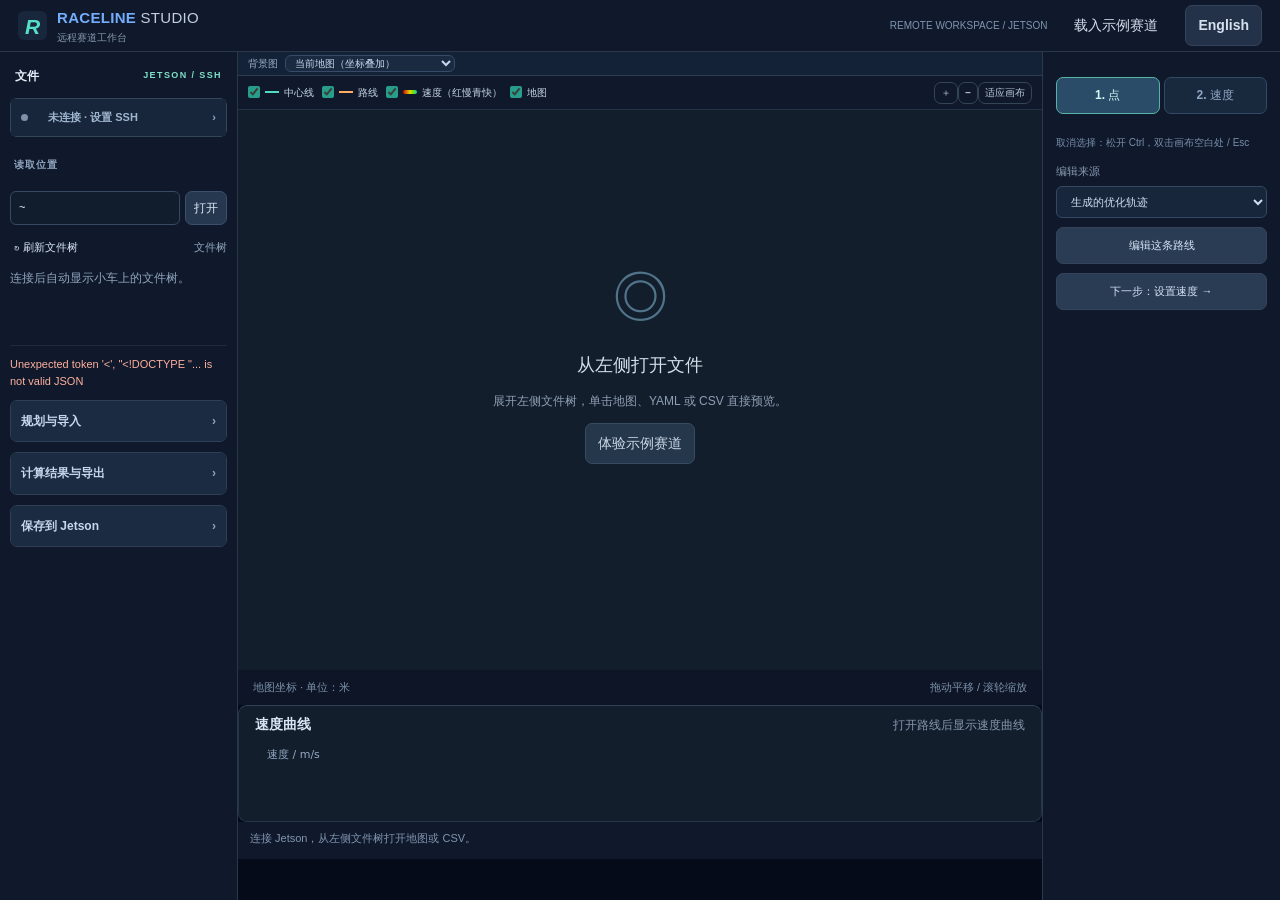
==== commit 997570d4: "Move language switch to header and refine editor layout" ====
--- a/raceline_studio/static/index.html
+++ b/raceline_studio/static/index.html
@@ -1,7 +1,7 @@
 <!doctype html>
-<html lang="zh-CN"><head><meta charset="UTF-8"><meta name="viewport" content="width=device-width, initial-scale=1"><title>Raceline Studio · 远程赛道工作台</title><link rel="icon" href="data:image/svg+xml,%3Csvg xmlns='http://www.w3.org/2000/svg' viewBox='0 0 32 32'%3E%3Crect width='32' height='32' rx='8' fill='%23151f30'/%3E%3Cpath d='M8 23V9h10q8 0 5 7-2 3-8 2l9 7M9 16h10' fill='none' stroke='%233dd6bb' stroke-width='3'/%3E%3C/svg%3E"><link rel="stylesheet" href="/static/style.css"></head>
+<html lang="zh-CN"><head><meta charset="UTF-8"><meta name="viewport" content="width=device-width, initial-scale=1"><title>Raceline Studio · 远程赛道工作台</title><link rel="icon" href="data:image/svg+xml,%3Csvg xmlns='http://www.w3.org/2000/svg' viewBox='0 0 32 32'%3E%3Crect width='32' height='32' rx='8' fill='%23151f30'/%3E%3Cpath d='M8 23V9h10q8 0 5 7-2 3-8 2l9 7M9 16h10' fill='none' stroke='%233dd6bb' stroke-width='3'/%3E%3C/svg%3E"><link rel="stylesheet" href="/static/style.css"><link rel="stylesheet" href="/static/theme.css"><link rel="stylesheet" href="/static/terminal.css"></head>
 <body>
-<header><div class="brand"><span class="brand-icon">R</span><div><strong>RACELINE <span>STUDIO</span></strong><small>远程赛道工作台</small></div></div><div class="header-right"><span class="local">REMOTE WORKSPACE / JETSON</span><button id="demo" class="subtle">载入示例赛道</button></div></header>
+<header><div class="brand"><span class="brand-icon">R</span><div><strong>RACELINE <span>STUDIO</span></strong><small>远程赛道工作台</small></div></div><div class="header-right"><span class="local">REMOTE WORKSPACE / JETSON</span><button id="demo" class="subtle">载入示例赛道</button><div class="language-switch"><button id="languageToggle" type="button" title="Switch to English" aria-label="Switch to English">English</button></div></div></header>
 <main><aside class="explorer remote-panel">
 <div class="explorer-title"><span>文件</span><span class="explorer-tag">JETSON / SSH</span></div>
 <details class="connection-settings"><summary><span class="remote-dot" id="remoteDot"></span><span id="remoteStatus">未连接 · 设置 SSH</span></summary>
@@ -60,7 +60,7 @@
 <div class="curve-panel velocity-chart"><div><h2>速度曲线</h2><span id="speedCaption" class="hint">生成后显示直道与弯道目标速度</span></div><canvas id="speedCanvas" aria-label="沿路径的目标速度"></canvas></div>
 <div id="message" role="status" aria-live="polite">连接 Jetson，从左侧文件树打开地图或 CSV。</div>
 </section>
-<aside class="inspector"><div class="language-switch"><button id="languageToggle" type="button" title="Switch to English" aria-label="Switch to English">English</button></div><div class="edit-mode-tabs" role="tablist" aria-label="编辑栏目"><button id="pointMode" role="tab" aria-selected="true">1. 点</button><button id="speedMode" role="tab" aria-selected="false">2. 速度</button></div><details class="tool-group waypoint-panel" open><summary>① Waypoint 编辑</summary>
+<aside class="inspector"><div class="edit-mode-tabs" role="tablist" aria-label="编辑栏目"><button id="pointMode" role="tab" aria-selected="true">1. 点</button><button id="speedMode" role="tab" aria-selected="false">2. 速度</button></div><details class="tool-group waypoint-panel" open><summary>① Waypoint 编辑</summary>
 <label>编辑来源<select id="editSource"><option value="result">生成的优化轨迹</option><option value="center">生成的中心线</option><option value="preview">当前预览的 CSV</option></select></label>
 <button id="editBegin" class="secondary full">编辑这条路线</button><button id="editResume" class="subtle full" hidden>继续上次编辑</button>
 <div id="editControls" hidden>
@@ -85,9 +85,9 @@
 <label>低摩擦系数 μ<input id="mu_min" type="number" value="0.41" min="0.001" step="0.01"></label><label>高摩擦系数 μ<input id="mu_max" type="number" value="0.70" min="0.001" step="0.01"></label></div>
 <button id="generateSpeed" class="primary full">重新计算整圈速度</button><p class="hint">曲率限速 → 闭环加速 / 制动。修改路径后自动重算速度。</p>
 <div class="edit-actions"><button id="speedDown">选中点 −5%</button><button id="speedUp">选中点 +5%</button></div>
-<label>选中点速度比例倍率<input id="speedFactor" type="range" min="0.5" max="1.5" step="0.01" value="1"></label><button id="speedScale" class="secondary full">应用倍率 ×1.00</button>
+<label>选中点实际速度倍率<input id="speedFactor" type="range" min="0.5" max="1.5" step="0.01" value="1"></label><button id="speedScale" class="secondary full">应用倍率 ×1.00</button>
 <div class="edit-actions"><button id="muLow">设为低摩擦</button><button id="muHigh">设为高摩擦</button><button id="speedUndo">撤销调速</button></div>
 <p id="velocityNote" class="hint">在速度栏目中选中节点，可批量调速或设置摩擦系数。手动调速不会重新施加动力学限制。</p>
 <label>MPPI 单侧宽度 / m（导出常量）<input id="width" type="number" min="0.01" value="1" step="0.1"></label>
-<p class="hint">Pure Pursuit：0–1 比例＋μ；MPPI：m/s＋μ。默认参数沿用案例，请按车辆设置。</p><button id="toSave" class="secondary full">下一步：检查与保存 →</button></details><div class="inspector-title">文件信息</div><div id="fileInfo" class="file-info">从左侧打开地图或路线。</div><button id="clearPreviewMap" class="subtle full" hidden>移除叠加地图</button><button id="backToPlanning" class="secondary full" hidden>返回规划结果</button></aside>
-</main><script src="/static/i18n.js"></script><script src="/static/app.js"></script><script src="/static/preview.js"></script><script src="/static/remote.js"></script><script src="/static/waypoint_edit.js"></script><script src="/static/speed_system.js"></script><script src="/static/workflow.js"></script><script src="/static/left_settings.js"></script><script src="/static/background.js"></script><script src="/static/edit_modes.js"></script></body></html>
+<p class="hint">Pure Pursuit：0–1 比例＋μ；MPPI：m/s＋μ。默认参数沿用案例，请按车辆设置。</p><button id="smoothSpeed" class="secondary full" disabled>一键平滑速度</button><p id="speedSmoothStatus" class="hint" role="status" hidden></p><p class="hint">手动调速点保持不变，仅调整两端邻点。已有路线可选中要保留的速度段后平滑；可撤销。</p><button id="toSave" class="secondary full">下一步：检查与保存 →</button></details><div class="inspector-title">文件信息</div><div id="fileInfo" class="file-info">从左侧打开地图或路线。</div><button id="clearPreviewMap" class="subtle full" hidden>移除叠加地图</button><button id="backToPlanning" class="secondary full" hidden>返回规划结果</button></aside>
+</main><script src="/static/i18n.js"></script><script src="/static/app.js"></script><script src="/static/preview.js"></script><script src="/static/remote.js"></script><script src="/static/waypoint_edit.js"></script><script src="/static/speed_math.js"></script><script src="/static/speed_system.js"></script><script src="/static/workflow.js"></script><script src="/static/left_settings.js"></script><script src="/static/background.js"></script><script src="/static/edit_modes.js"></script><script src="/static/terminal.js"></script></body></html>
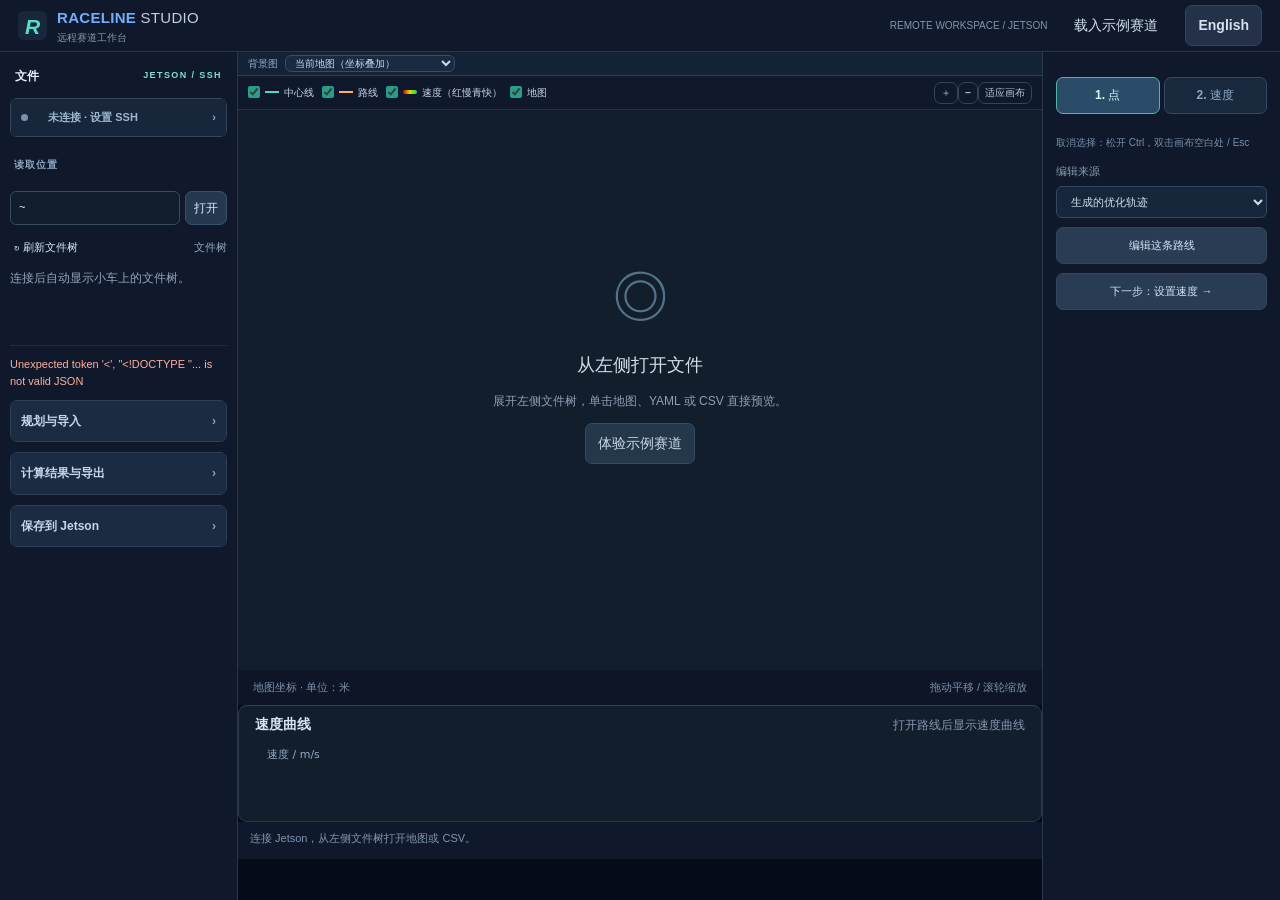
==== commit 0968fc8e: "Add SLAM map preprocessing and SSH centerline import" ====
--- a/raceline_studio/static/index.html
+++ b/raceline_studio/static/index.html
@@ -14,6 +14,17 @@
 <div id="remoteMessage" role="status" aria-live="polite">等待连接 Jetson。</div>
 <details class="tool-group"><summary>规划与导入</summary><div class="controls">
 <div class="section-title"><span class="step">01</span><h2>导入赛道</h2></div>
+<div id="remotePlanningSource" class="remote-planning-source" hidden>
+<small>当前远程 CSV</small><p id="remotePlanningPath" data-no-translate></p>
+<p id="remotePlanningMap" class="hint"></p>
+<button id="importRemote" class="secondary full" type="button">导入当前远程 CSV 用于规划</button>
+<p class="hint">读取原文件几何，速度重新生成。无宽度且未附地图时，请在高级导入设置填写单侧宽度。</p>
+</div>
+<div id="remoteMapSource" class="remote-planning-source" hidden>
+<small>当前远程 SLAM 地图</small><p id="remoteMapPath" data-no-translate></p>
+<button id="importRemoteMap" class="secondary full" type="button">从此地图生成中心线</button>
+<p class="hint">读取 YAML 与配套 PGM/PNG。清理和平滑参数在高级导入设置中调整。</p>
+</div>
 <div class="tabs" role="tablist" aria-label="导入方式"><button id="csvTab" role="tab" aria-selected="true" class="active">已有 CSV</button><button id="mapTab" role="tab" aria-selected="false">SLAM 地图</button></div>
 <p id="importHelp" class="hint">中心线 CSV 可单独使用，也可附 PNG。附 YAML 后可按米制坐标叠加并检查墙壁。</p>
 <div id="csvUpload" class="file-row"><label class="upload" role="button" tabindex="0" for="csvFile"><span>＋</span> 选择路线 CSV</label><input id="csvFile" type="file" accept=".csv,.txt" hidden><small id="csvName">尚未选择</small></div>
@@ -26,6 +37,7 @@
 <p class="hint">已有 CSV 保留路线形状，仅按弧长重采样。地图模式不把宽度射线端点连接成墙壁；优化分为可行性修复和路线优化。</p>
 <label class="check"><input id="cleanupMap" type="checkbox" checked>清理地图提取副本（仅自动提取参考线时）</label>
 <div class="two-col"><label>填补小孔最大面积 / m²<input id="cleanupHoleArea" type="number" value="0.01" min="0" max="0.1" step="0.0025"></label><label>补缝半径 / m<input id="cleanupGapRadius" type="number" value="0.05" min="0" max="0.15" step="0.01"></label></div>
+<label>地图中心线平滑半径 / m<input id="mapSmoothing" type="number" value="0.28" min="0" max="1" step="0.02"></label><p class="hint">仅用于地图生成中心线；0 关闭平滑。超出原图边界时自动减弱。</p>
 <p class="hint">清理仅用于稳定参考线提取，原始地图始终参与净空检查。填 0 可关闭对应处理；复杂岔路仍建议提供参考 CSV。</p>
 </details>
 <label class="check reverse"><input id="reverse" type="checkbox">反转行驶方向</label>
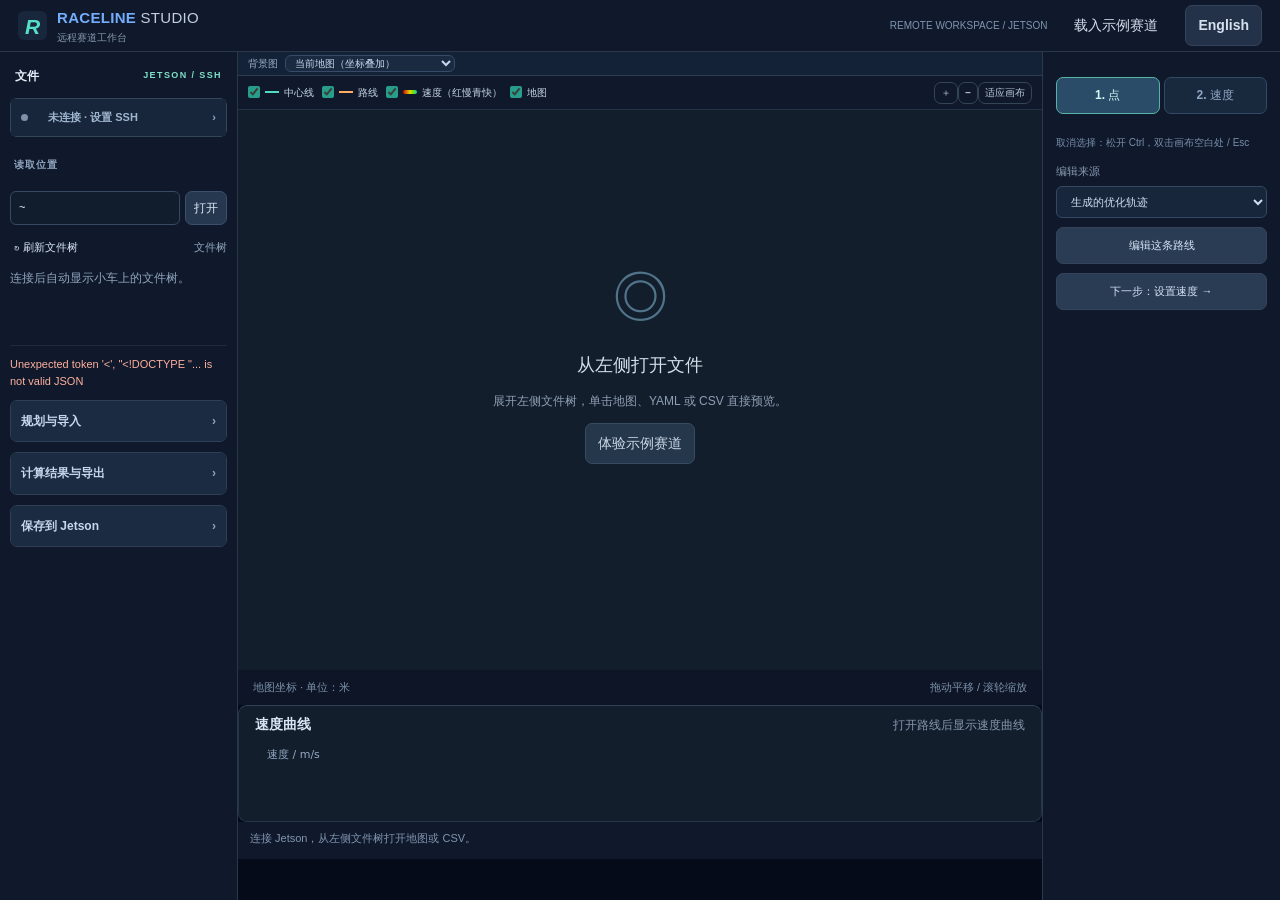
==== commit 1bc4233d: "Add iterative QP racelines and automatic SSH recovery" ====
--- a/raceline_studio/static/index.html
+++ b/raceline_studio/static/index.html
@@ -52,8 +52,8 @@
 <label>路径跟踪点<select id="reference"><option value="rear">后轴中心（当前 Ackermann 模型）</option><option value="unknown">尚不确定，先核对车辆坐标</option></select></label>
 <div class="two-col"><label>车身总宽 / m<input id="carWidth" type="number" min="0.01" step="0.01" value="0.31" placeholder="含轮胎"></label><label>车身总长 / m<input id="carLength" type="number" min="0.01" step="0.01" value="0.58" placeholder="整车外廓"></label></div>
 <div class="two-col"><label>后轴至车尾 / m<input id="rearOverhang" type="number" min="0" step="0.01" placeholder="后悬长度"></label><label>额外边界余量 / m<input id="margin" type="number" value="0.10" min="0" step="0.01"></label></div>
-<p class="hint">前轮转角、轴距、车宽、车长已按你提供的仿真车辆数据预填，仍可修改。后轴至车尾距离尚未确认。边界检查采用覆盖整车的保守包络圆。</p>
-</details><details id="advancedSolver" class="advanced-settings"><summary>高级计算设置</summary><details><summary>计算精度</summary><div class="two-col"><label>优化控制点<select id="nodes"><option value="80">80 · 快速</option><option value="140" selected>140 · 标准</option><option value="220">220 · 精细</option></select></label><label>导出间距 / m<input id="spacing" value="0.10" min="0.02" max="1" step="0.02" type="number"></label></div></details>
+<p class="hint">前轮转角、轴距、车宽、车长已按你提供的仿真车辆数据预填，仍可修改。后轴至车尾距离尚未确认。迭代 QP 检查随航向旋转的整车覆盖轮廓；原算法采用整车外接圆。</p>
+</details><details id="advancedSolver" class="advanced-settings"><summary>高级计算设置</summary><label id="curvatureSolverOptions" hidden>最小曲率求解器<select id="curvatureSolver"><option value="iterative_qp">迭代 QP＋车身轮廓（推荐）</option><option value="legacy">原 SLSQP＋外接圆（对照）</option></select></label><details><summary>计算精度</summary><div class="two-col"><label>优化控制点<select id="nodes"><option value="80">80 · 快速</option><option value="140" selected>140 · 标准</option><option value="220">220 · 精细</option></select></label><label>导出间距 / m<input id="spacing" value="0.10" min="0.02" max="1" step="0.02" type="number"></label></div></details>
 <details><summary>运行截止条件</summary>
 <div class="two-col"><label>最大求解时间 / 秒<input id="maxRuntime" type="number" min="1" max="3600" step="1" value="300"></label><label>停滞检查窗口 / 次<input id="plateauWindow" type="number" min="5" max="400" step="1" value="50"></label></div>
 <label>窗口内最小改善 / %<input id="plateauPercent" type="number" min="0" max="5" step="0.01" value="0.10"></label>
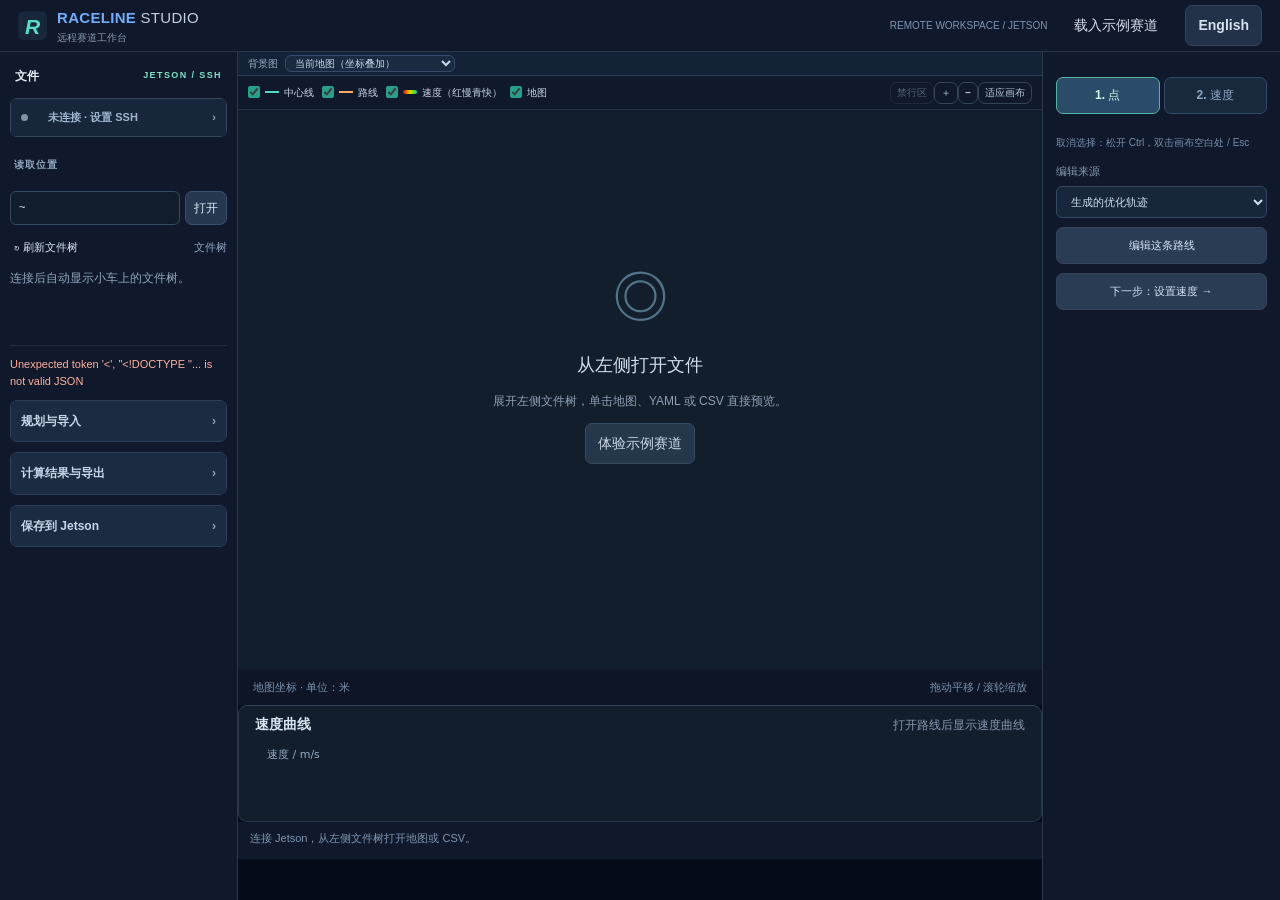
==== commit 7de26e98: "Add map exclusion zones for raceline planning" ====
--- a/raceline_studio/static/index.html
+++ b/raceline_studio/static/index.html
@@ -1,5 +1,5 @@
 <!doctype html>
-<html lang="zh-CN"><head><meta charset="UTF-8"><meta name="viewport" content="width=device-width, initial-scale=1"><title>Raceline Studio · 远程赛道工作台</title><link rel="icon" href="data:image/svg+xml,%3Csvg xmlns='http://www.w3.org/2000/svg' viewBox='0 0 32 32'%3E%3Crect width='32' height='32' rx='8' fill='%23151f30'/%3E%3Cpath d='M8 23V9h10q8 0 5 7-2 3-8 2l9 7M9 16h10' fill='none' stroke='%233dd6bb' stroke-width='3'/%3E%3C/svg%3E"><link rel="stylesheet" href="/static/style.css"><link rel="stylesheet" href="/static/theme.css"><link rel="stylesheet" href="/static/terminal.css"></head>
+<html lang="zh-CN"><head><meta charset="UTF-8"><meta name="viewport" content="width=device-width, initial-scale=1"><title>Raceline Studio · 远程赛道工作台</title><link rel="icon" href="data:image/svg+xml,%3Csvg xmlns='http://www.w3.org/2000/svg' viewBox='0 0 32 32'%3E%3Crect width='32' height='32' rx='8' fill='%23151f30'/%3E%3Cpath d='M8 23V9h10q8 0 5 7-2 3-8 2l9 7M9 16h10' fill='none' stroke='%233dd6bb' stroke-width='3'/%3E%3C/svg%3E"><link rel="stylesheet" href="/static/style.css"><link rel="stylesheet" href="/static/theme.css"><link rel="stylesheet" href="/static/terminal.css"><link rel="stylesheet" href="/static/exclusions.css"></head>
 <body>
 <header><div class="brand"><span class="brand-icon">R</span><div><strong>RACELINE <span>STUDIO</span></strong><small>远程赛道工作台</small></div></div><div class="header-right"><span class="local">REMOTE WORKSPACE / JETSON</span><button id="demo" class="subtle">载入示例赛道</button><div class="language-switch"><button id="languageToggle" type="button" title="Switch to English" aria-label="Switch to English">English</button></div></div></header>
 <main><aside class="explorer remote-panel">
@@ -67,7 +67,7 @@
 <section class="workspace">
 
 <div class="workspace-heading"><div><span class="eyebrow">TRACK WORKSPACE</span><h1 id="trackName">打开地图或路线</h1></div><span id="stageBadge" class="badge">等待打开</span></div>
-<div class="workflow-bar" aria-live="polite"><div id="workflowSteps">打开文件 → 选择路线 → 编辑点位 → 设置速度 → 检查与保存</div><div id="workflowContext">从左栏连接 Jetson 并打开地图或 CSV，也可载入示例。</div></div><div class="plot-shell"><div class="background-picker"><label for="backgroundChoice">背景图</label><select id="backgroundChoice"><option value="map">当前地图（坐标叠加）</option><option value="original">原始图片（单独预览）</option><option value="none">无背景图</option></select><span id="backgroundHint"></span></div><div class="plot-toolbar"><div class="legend"><label><input id="showCenter" type="checkbox" checked><i class="teal"></i>中心线</label><label><input id="showRoute" type="checkbox" checked><i class="orange"></i>路线</label><label><input id="showSpeed" type="checkbox" checked><i class="speed-gradient"></i>速度（红慢青快）</label><label><input id="showMap" type="checkbox" checked>地图</label></div><div><button id="zoomIn" title="放大" aria-label="放大">＋</button><button id="zoomOut" title="缩小" aria-label="缩小">−</button><button id="fit">适应画布</button></div></div><canvas id="trackCanvas" aria-label="赛道中心线和优化路线，可拖动平移、滚轮缩放"></canvas><div id="emptyState" class="empty"><div class="empty-symbol">◎</div><h3>从左侧打开文件</h3><p>展开左侧文件树，单击地图、YAML 或 CSV 直接预览。</p><button id="demoEmpty" class="secondary">体验示例赛道</button></div><div class="plot-footer"><span id="plotInfo">地图坐标 · 单位：米</span><span>拖动平移 / 滚轮缩放</span></div></div>
+<div class="workflow-bar" aria-live="polite"><div id="workflowSteps">打开文件 → 选择路线 → 编辑点位 → 设置速度 → 检查与保存</div><div id="workflowContext">从左栏连接 Jetson 并打开地图或 CSV，也可载入示例。</div></div><div class="plot-shell"><div class="background-picker"><label for="backgroundChoice">背景图</label><select id="backgroundChoice"><option value="map">当前地图（坐标叠加）</option><option value="original">原始图片（单独预览）</option><option value="none">无背景图</option></select><span id="backgroundHint"></span></div><div class="plot-toolbar"><div class="legend"><label><input id="showCenter" type="checkbox" checked><i class="teal"></i>中心线</label><label><input id="showRoute" type="checkbox" checked><i class="orange"></i>路线</label><label><input id="showSpeed" type="checkbox" checked><i class="speed-gradient"></i>速度（红慢青快）</label><label><input id="showMap" type="checkbox" checked>地图</label></div><div><button id="exclusionToggle" type="button" aria-expanded="false" aria-controls="exclusionPanel" disabled><span>禁行区</span><span id="exclusionCount"></span></button><button id="zoomIn" title="放大" aria-label="放大">＋</button><button id="zoomOut" title="缩小" aria-label="缩小">−</button><button id="fit">适应画布</button></div></div><div id="exclusionPanel" role="region" aria-label="禁行区设置" hidden><div class="exclusion-heading"><strong>禁行区</strong><button id="exclusionClose" type="button" aria-label="关闭禁行区设置">×</button></div><div class="exclusion-actions"><button id="exclusionAdd" type="button">新增区域</button><button id="exclusionFinish" type="button" hidden>完成</button><button id="exclusionVertexUndo" type="button" hidden>撤销顶点</button><button id="exclusionCancel" type="button" hidden>取消</button></div><select id="exclusionList" aria-label="选择禁行区域"></select><div class="exclusion-actions"><button id="exclusionDelete" type="button">删除此区域</button><button id="exclusionUndo" type="button">撤销更改</button></div><p id="exclusionStatus" class="hint" role="status">圈出不希望车辆进入的区域，不修改原地图。</p><p class="hint">禁行区与当前地图绑定保存。重新计算时检查车身及安全余量。</p></div><canvas id="trackCanvas" aria-label="赛道中心线和优化路线，可拖动平移、滚轮缩放"></canvas><div id="emptyState" class="empty"><div class="empty-symbol">◎</div><h3>从左侧打开文件</h3><p>展开左侧文件树，单击地图、YAML 或 CSV 直接预览。</p><button id="demoEmpty" class="secondary">体验示例赛道</button></div><div class="plot-footer"><span id="plotInfo">地图坐标 · 单位：米</span><span>拖动平移 / 滚轮缩放</span></div></div>
 <div class="curve-panel"><div><h2>曲率检查</h2><span id="curveCaption" class="hint">计算完成后显示沿路径的曲率</span></div><canvas id="curveCanvas" aria-label="沿路径的曲率与允许上限"></canvas></div>
 <div class="curve-panel velocity-chart"><div><h2>速度曲线</h2><span id="speedCaption" class="hint">生成后显示直道与弯道目标速度</span></div><canvas id="speedCanvas" aria-label="沿路径的目标速度"></canvas></div>
 <div id="message" role="status" aria-live="polite">连接 Jetson，从左侧文件树打开地图或 CSV。</div>
@@ -102,4 +102,4 @@
 <p id="velocityNote" class="hint">在速度栏目中选中节点，可批量调速或设置摩擦系数。手动调速不会重新施加动力学限制。</p>
 <label>MPPI 单侧宽度 / m（导出常量）<input id="width" type="number" min="0.01" value="1" step="0.1"></label>
 <p class="hint">Pure Pursuit：0–1 比例＋μ；MPPI：m/s＋μ。默认参数沿用案例，请按车辆设置。</p><button id="smoothSpeed" class="secondary full" disabled>一键平滑速度</button><p id="speedSmoothStatus" class="hint" role="status" hidden></p><p class="hint">手动调速点保持不变，仅调整两端邻点。已有路线可选中要保留的速度段后平滑；可撤销。</p><button id="toSave" class="secondary full">下一步：检查与保存 →</button></details><div class="inspector-title">文件信息</div><div id="fileInfo" class="file-info">从左侧打开地图或路线。</div><button id="clearPreviewMap" class="subtle full" hidden>移除叠加地图</button><button id="backToPlanning" class="secondary full" hidden>返回规划结果</button></aside>
-</main><script src="/static/i18n.js"></script><script src="/static/app.js"></script><script src="/static/preview.js"></script><script src="/static/remote.js"></script><script src="/static/waypoint_edit.js"></script><script src="/static/speed_math.js"></script><script src="/static/speed_system.js"></script><script src="/static/workflow.js"></script><script src="/static/left_settings.js"></script><script src="/static/background.js"></script><script src="/static/edit_modes.js"></script><script src="/static/terminal.js"></script></body></html>
+</main><script src="/static/i18n.js"></script><script src="/static/app.js"></script><script src="/static/preview.js"></script><script src="/static/exclusions.js"></script><script src="/static/remote.js"></script><script src="/static/waypoint_edit.js"></script><script src="/static/speed_math.js"></script><script src="/static/speed_system.js"></script><script src="/static/workflow.js"></script><script src="/static/left_settings.js"></script><script src="/static/background.js"></script><script src="/static/edit_modes.js"></script><script src="/static/terminal.js"></script></body></html>
